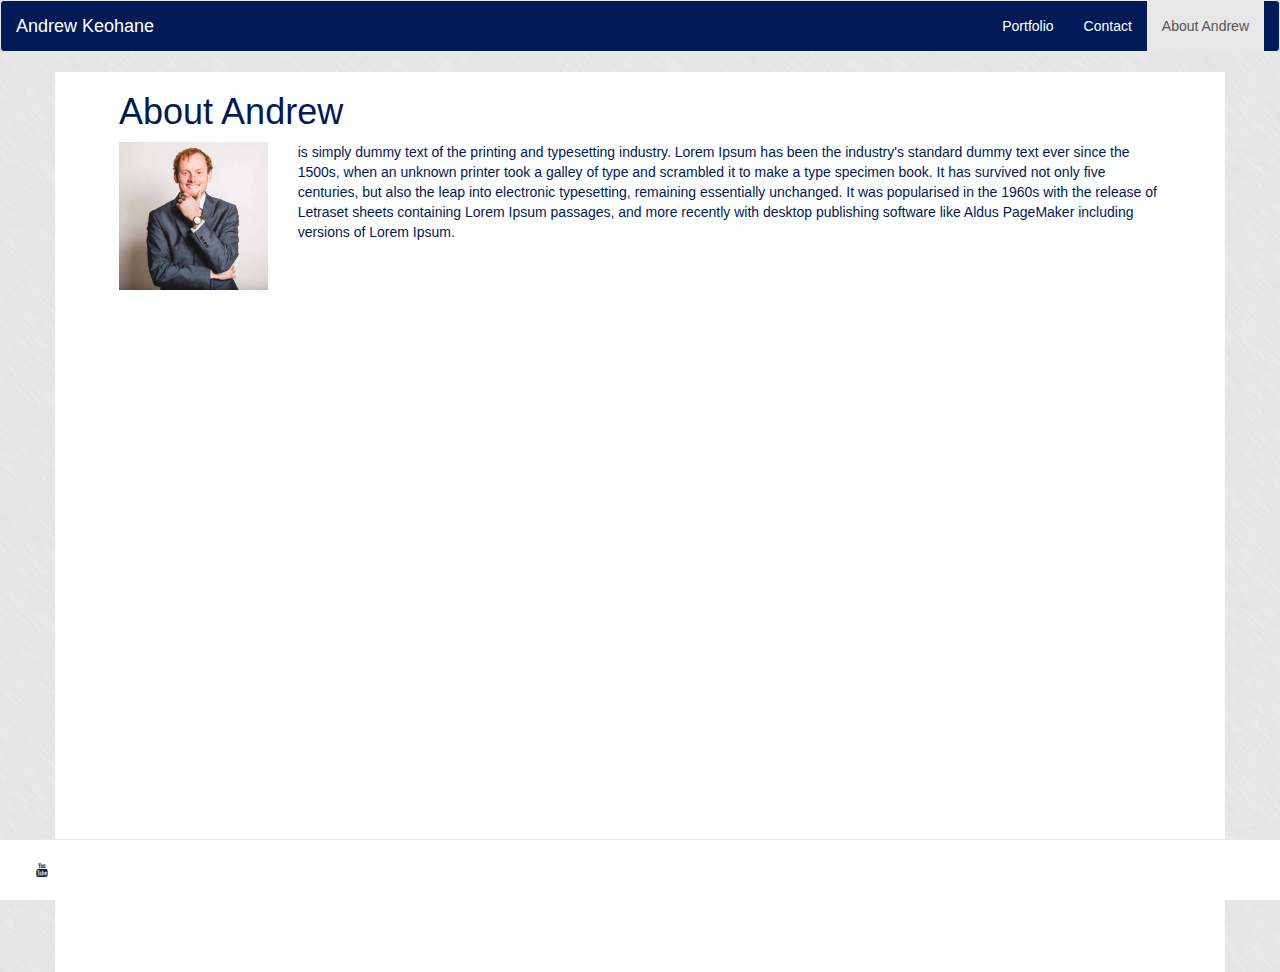
==== index.html @ 35272c9b "completed" ====
<!DOCTYPE html>
<html>

<head>
    <meta charset="utf-8" />
    <meta http-equiv="X-UA-Compatible" content="IE=edge">
    <title>About Andrew</title>
    <meta name="viewport" content="width=device-width, initial-scale=1">
    <link rel="stylesheet" href="https://maxcdn.bootstrapcdn.com/bootstrap/3.3.7/css/bootstrap.min.css" integrity="sha384-BVYiiSIFeK1dGmJRAkycuHAHRg32OmUcww7on3RYdg4Va+PmSTsz/K68vbdEjh4u"
        crossorigin="anonymous">
    <link rel="stylesheet" type="text/css" media="screen" href="style.css" />
    <link rel="stylesheet" href="https://cdnjs.cloudflare.com/ajax/libs/font-awesome/4.7.0/css/font-awesome.min.css">
    <script src="https://ajax.googleapis.com/ajax/libs/jquery/1.11.2/jquery.min.js"></script>
    <script src="https://maxcdn.bootstrapcdn.com/bootstrap/3.3.7/js/bootstrap.min.js" integrity="sha384-Tc5IQib027qvyjSMfHjOMaLkfuWVxZxUPnCJA7l2mCWNIpG9mGCD8wGNIcPD7Txa"
        crossorigin="anonymous"></script>
</head>

<body>
    <nav class="navbar navbar-default">
        <div class="container-fluid">
            <!-- Brand and toggle get grouped for better mobile display -->
            <div class="navbar-header">
                <button type="button" class="navbar-toggle collapsed" data-toggle="collapse" data-target="#bs-example-navbar-collapse-1"
                    aria-expanded="false">
                    <span class="sr-only">Toggle navigation</span>
                    <span class="icon-bar"></span>
                    <span class="icon-bar"></span>
                    <span class="icon-bar"></span>
                </button>
                <a class="navbar-brand" href="#">Andrew Keohane</a>
            </div>

            <!-- Collect the nav links, forms, and other content for toggling -->
            <div class="collapse navbar-collapse" id="bs-example-navbar-collapse-1">
                <ul class="nav navbar-nav">

                </ul>

                <ul class="nav navbar-nav navbar-right">
                    <li>
                        <a href="portfolio.html">Portfolio</a>
                    </li>
                    <li>
                        <a href="contact.html">Contact</a>
                    </li>
                    <li class="active">
                        <a href="#">About Andrew
                            <span class="sr-only">(current)</span>
                        </a>
                    </li>
                </ul>
            </div>
            <!-- /.navbar-collapse -->
        </div>
        <!-- /.container-fluid -->
    </nav>

    <div class="container">
        <div class="row">
            <div class="col-sm-12">
                <h1> About Andrew</h1>
            </div>
        </div>
        <div class="row">
            <div class="col-sm-2">
                <img class="img-responsive" src="images/headshot.jpg" alt="">
            </div>
            <div class="col-md-10">
                <p>
                    is simply dummy text of the printing and typesetting industry. Lorem Ipsum has been the industry's standard dummy text ever
                    since the 1500s, when an unknown printer took a galley of type and scrambled it to make a type specimen
                    book. It has survived not only five centuries, but also the leap into electronic typesetting, remaining
                    essentially unchanged. It was popularised in the 1960s with the release of Letraset sheets containing
                    Lorem Ipsum passages, and more recently with desktop publishing software like Aldus PageMaker including
                    versions of Lorem Ipsum.
                </p>
            </div>
        </div>

    </div>
    <nav class="navbar navbar-default navbar-fixed-bottom">
        <div class="container-fluid">
            <!-- Brand and toggle get grouped for better mobile display -->

            <!-- Collect the nav links, forms, and other content for toggling -->
            <div class="collapse navbar-collapse" id="bs-example-navbar-collapse-1">
                <ul class="nav navbar-nav">
                    <li>
                        <a href="https://www.youtube.com/watch?v=NlSr54zS2GY" class="fa fa-youtube"></a>
                    </li>
                </ul>
            </div>
            <!-- /.navbar-collapse -->
        </div>
    </nav>
</body>

</html>
---- style.css ----
html, body {
    height: 100%;
    width: 100%;
}

body{
    background-image: url(images/bkg.png);
}

.navbar.navbar-default{
    background-color: #001A57;
    color: white;
}

.navbar.navbar-default a{
    color: white;
}
.nav.navbar-nav li a {
    color: #fff;
}

.navbar.navbar-default.navbar-fixed-bottom{
    background-color: white;
    color: #001A57;
}

.navbar.navbar-default.navbar-fixed-bottom li a{
    color: #001A57;
}

.container { 
    min-height: 100%;
    height: 100%;
    margin: 2%, 2%, 2%, 2%;
    color: #001A57;
    background-color: white;
    padding-left: 5%;
    padding-right: 5%;
    margin-bottom: 10%;
    overflow: scroll;
}
.navbar-default .navbar-nav .open .dropdown-menu>li>a,.navbar-default .navbar-nav .open .dropdown-menu {
    color:#001A57;
}
.fa {
    padding: 10px;
    font-size: 70px;
    width: 50px;
    text-align: center;
    text-decoration: none;
    margin: 5px 2px;
  }
  
  .fa:hover {
      opacity: 0.7;
  }
  form{
    padding-left: 2%;
    margin-bottom: 10%;
  }
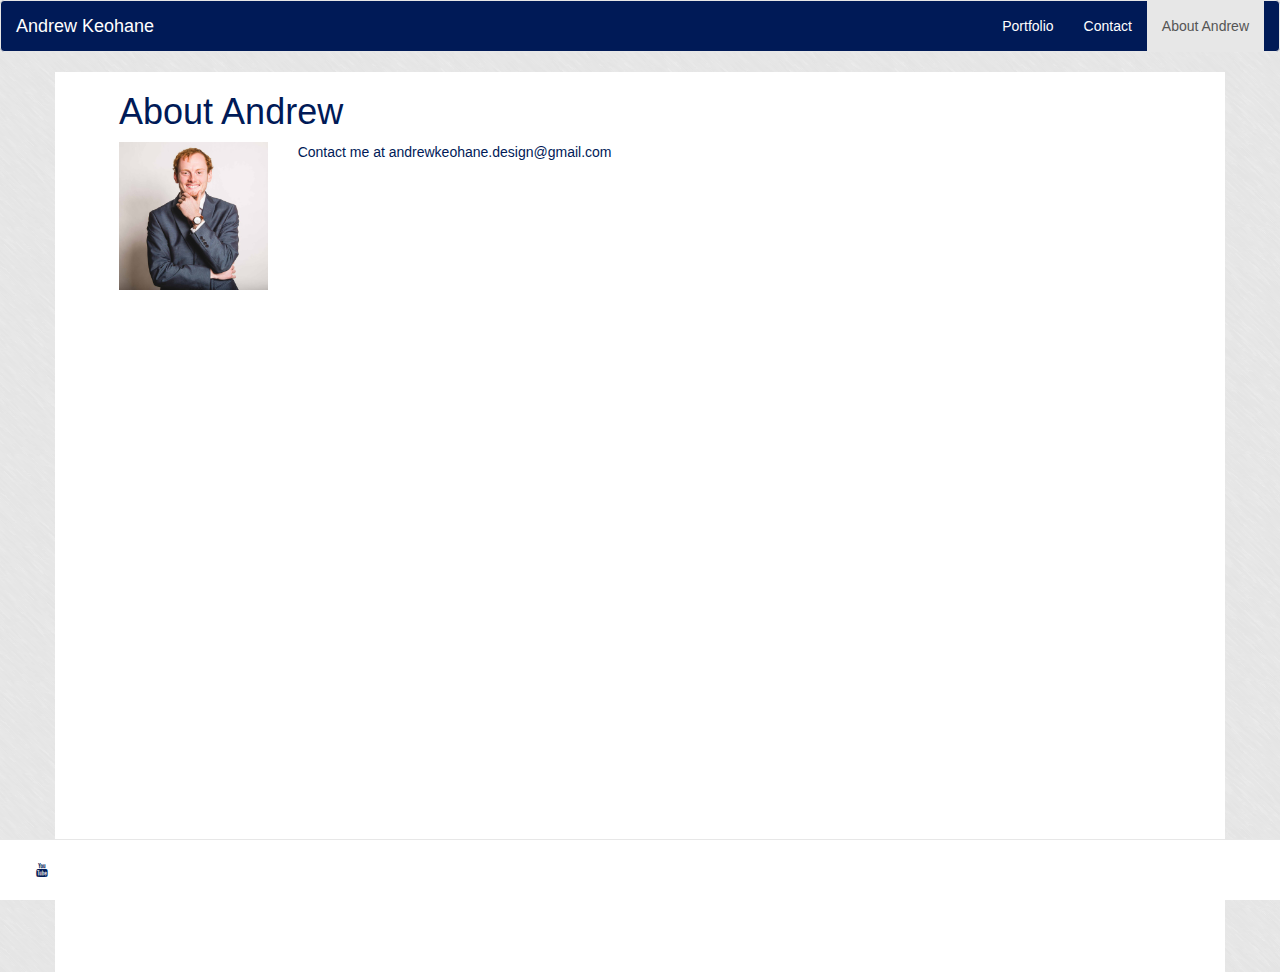
==== commit c8af6262: "hw 9" ====
--- a/index.html
+++ b/index.html
@@ -67,12 +67,7 @@
             </div>
             <div class="col-md-10">
                 <p>
-                    is simply dummy text of the printing and typesetting industry. Lorem Ipsum has been the industry's standard dummy text ever
-                    since the 1500s, when an unknown printer took a galley of type and scrambled it to make a type specimen
-                    book. It has survived not only five centuries, but also the leap into electronic typesetting, remaining
-                    essentially unchanged. It was popularised in the 1960s with the release of Letraset sheets containing
-                    Lorem Ipsum passages, and more recently with desktop publishing software like Aldus PageMaker including
-                    versions of Lorem Ipsum.
+                   Contact me at andrewkeohane.design@gmail.com
                 </p>
             </div>
         </div>
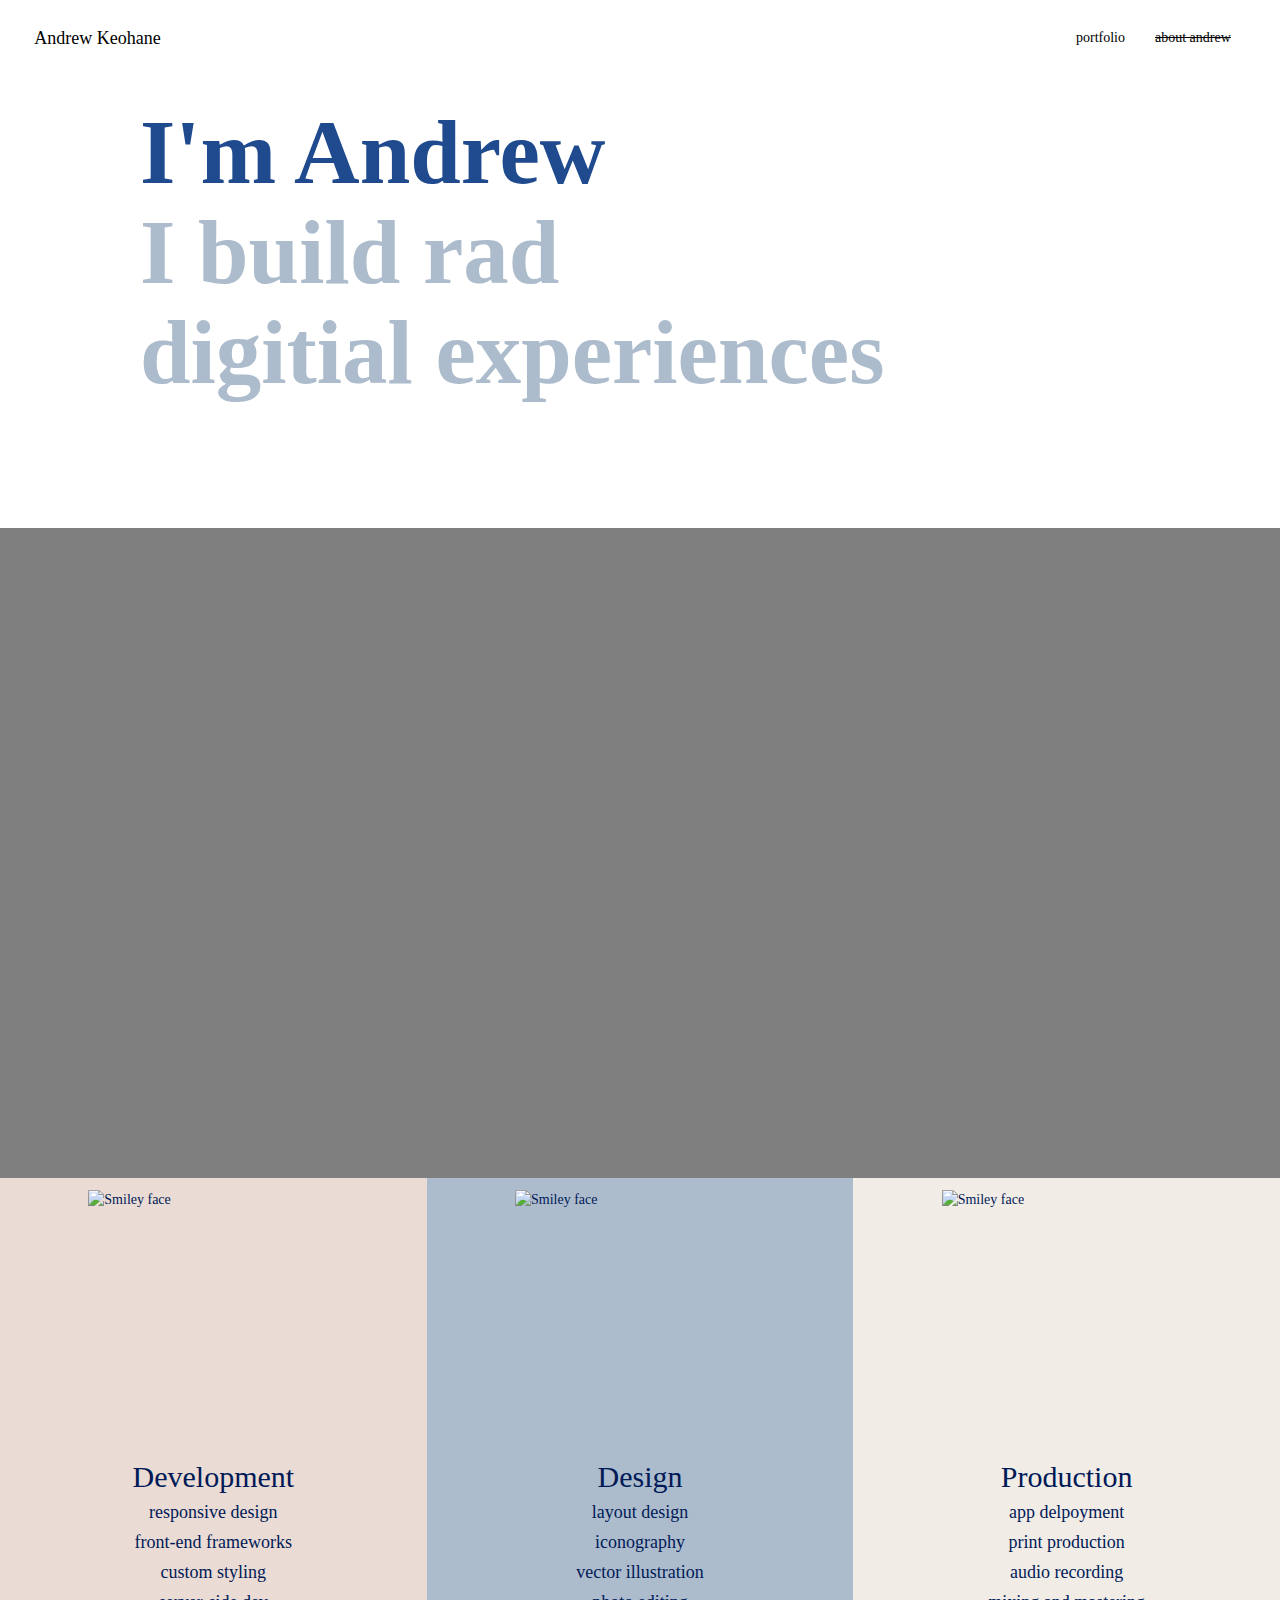
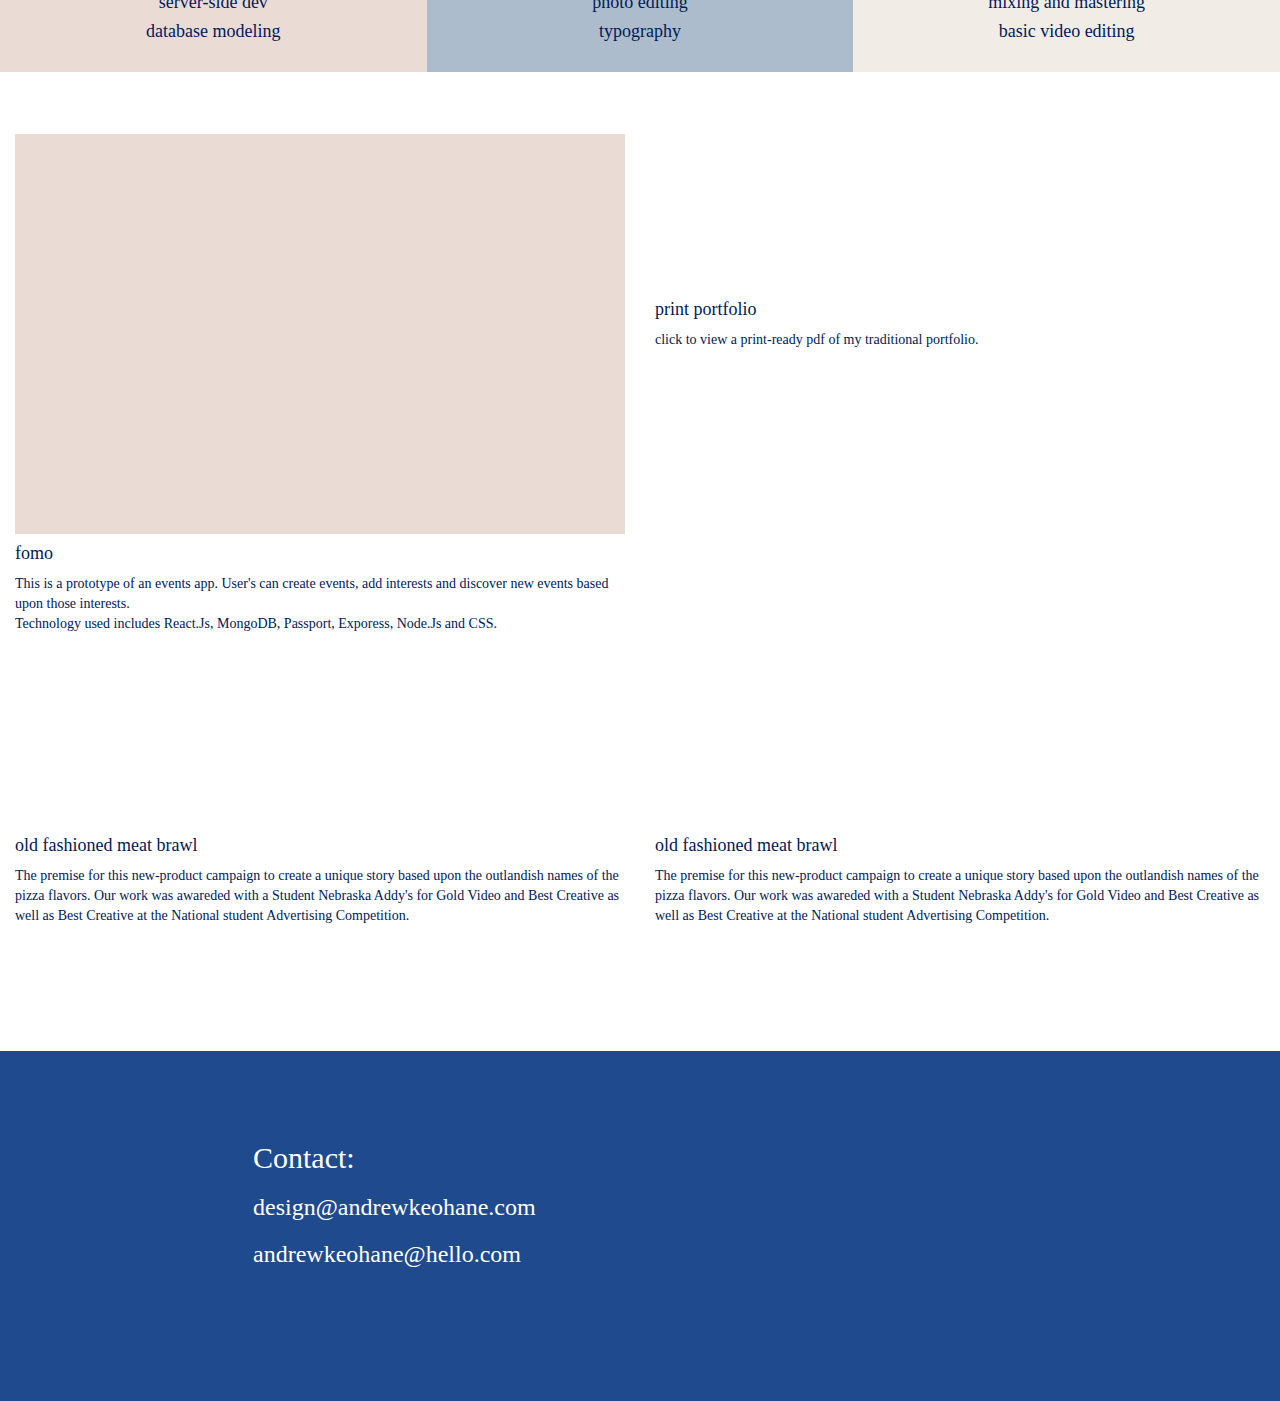
==== commit 2c5d9633: "update 11/8" ====
--- a/index.html
+++ b/index.html
@@ -13,12 +13,17 @@
     <script src="https://ajax.googleapis.com/ajax/libs/jquery/1.11.2/jquery.min.js"></script>
     <script src="https://maxcdn.bootstrapcdn.com/bootstrap/3.3.7/js/bootstrap.min.js" integrity="sha384-Tc5IQib027qvyjSMfHjOMaLkfuWVxZxUPnCJA7l2mCWNIpG9mGCD8wGNIcPD7Txa"
         crossorigin="anonymous"></script>
+    <script src="https://code.jquery.com/jquery-3.3.1.js" integrity="sha256-2Kok7MbOyxpgUVvAk/HJ2jigOSYS2auK4Pfzbm7uH60="
+        crossorigin="anonymous"></script>
+        <script src="homepage.js"></script>
 </head>
 
 <body>
+    <script>
+                </script>
     <nav class="navbar navbar-default">
         <div class="container-fluid">
-            <!-- Brand and toggle get grouped for better mobile display -->
+
             <div class="navbar-header">
                 <button type="button" class="navbar-toggle collapsed" data-toggle="collapse" data-target="#bs-example-navbar-collapse-1"
                     aria-expanded="false">
@@ -30,7 +35,6 @@
                 <a class="navbar-brand" href="#">Andrew Keohane</a>
             </div>
 
-            <!-- Collect the nav links, forms, and other content for toggling -->
             <div class="collapse navbar-collapse" id="bs-example-navbar-collapse-1">
                 <ul class="nav navbar-nav">
 
@@ -38,56 +42,155 @@
 
                 <ul class="nav navbar-nav navbar-right">
                     <li>
-                        <a href="portfolio.html">Portfolio</a>
+                        <a href="portfolio.html">portfolio</a>
                     </li>
                     <li>
-                        <a href="contact.html">Contact</a>
-                    </li>
-                    <li class="active">
-                        <a href="#">About Andrew
-                            <span class="sr-only">(current)</span>
+                        <a class="activePage" href="#">about andrew
                         </a>
                     </li>
                 </ul>
             </div>
-            <!-- /.navbar-collapse -->
+
         </div>
-        <!-- /.container-fluid -->
+
     </nav>
 
-    <div class="container">
+    <div class="container-fluid no-padding">
+
         <div class="row">
             <div class="col-sm-12">
-                <h1> About Andrew</h1>
+                <h1 id="header"> <span class="name">I'm Andrew </span><br> I build rad <br>digitial experiences</h1>
             </div>
         </div>
         <div class="row">
-            <div class="col-sm-2">
-                <img class="img-responsive" src="images/headshot.jpg" alt="">
-            </div>
-            <div class="col-md-10">
-                <p>
-                   Contact me at andrewkeohane.design@gmail.com
-                </p>
+            <div class="col-sm-12 hero-image">
             </div>
         </div>
 
+        <div class="row skills-container">
+            <div class="col-sm-4 skills-image">
+                <div class="row centeredDiv">
+                    <div class="col-sm-6 col-sm-offset-3 cd1">
+                        <div>
+                            <img class="skillIcon" src="https://preview.ibb.co/idmrJV/icons-17.png" alt="Smiley face"
+                                height="250" width="250">
+                        </div>
+                    </div>
+                </div>
+                <div class="row skillList centeredDiv">
+                    <div class="col-sm-12 skills">
+                        <h2 class="skillTitle">Development</h2>
+                        <h4 class="skills1">responsive design</h4>
+                        <h4 class="skills1">front-end frameworks</h4>
+                        <h4 class="skills1">custom styling</h4>
+                        <h4 class="skills1">server-side dev</h4>
+                        <h4 class="skills1">database modeling</h4>
+                    </div>
+
+                </div>
+            </div>
+            <div class="col-sm-4 skills-image2">
+                <div class="row centeredDiv">
+                    <div class="col-sm-6 col-sm-offset-3 cd1">
+                        <div>
+                            <img class="skillIcon" src="https://preview.ibb.co/eaAnQA/icons-15.png" alt="Smiley face"
+                                height="250" width="250">
+
+                        </div>
+                    </div>
+                </div>
+                <div class="row skillList centeredDiv">
+                    <div class="col-sm-12 skills">
+                        <h2 class="skillTitle">Design</h2>
+                        <h4 class="skills1">layout design</h4>
+                        <h4 class="skills1">iconography</h4>
+                        <h4 class="skills1">vector illustration</h4>
+                        <h4 class="skills1">photo editing</h4>
+                        <h4 class="skills1">typography</h4>
+                    </div>
+                </div>
+            </div>
+            <div class="col-sm-4 skills-image3">
+                <div class="row">
+                    <div class="col-sm-6 col-sm-offset-3 cd1">
+                        <div>
+                            <img class="skillIcon" src="https://preview.ibb.co/nkSyyV/icons-16.png" alt="Smiley face"
+                                height="250" width="250">
+
+                        </div>
+                    </div>
+                </div>
+                <div class="row skillList centeredDiv">
+                    <div class="col-sm-12 skills">
+                        <h2 class="skillTitle">Production</h2>
+                        <h4 class="skills1">app delpoyment</h4>
+                        <h4 class="skills1">print production</h4>
+                        <h4 class="skills1">audio recording</h4>
+                        <h4 class="skills1">mixing and mastering</h4>
+                        <h4 class="skills1">basic video editing</h4>
+                    </div>
+                </div>
+            </div>
+        </div>
+        <div class="row work-row">
+            <div class="col-sm-6 work-col">
+                <div class="work-image img1"></div>
+                <h4>fomo</h4>
+                <p>This is a prototype of an events app. User's can create events, add interests and discover new
+                    events based upon those interests. <br> Technology used includes React.Js, MongoDB, Passport,
+                    Exporess, Node.Js and CSS.
+                </p>
+            </div>
+            <div class="col-sm-6 work-col">
+                <div href="andrewKeohanePrintPortfolio.pdf" id="myBtn" class="videoDiv">
+                    <video class="myBtn work-image printPort" muted loop id="myVideo">
+                        <source src="print.mp4" type="video/mp4">
+                        Your browser does not support HTML5 video.
+                    </video>
+                </div>
+                <h4>print portfolio</h4>
+                <p>click to view a print-ready pdf of my traditional portfolio.</p>
+            </div>
+        </div>
+        <div class="row work-row">
+            <div class="col-sm-6 work-col">
+                <div href="https://youtu.be/MNyUWi_womc"id="myBtn" class="videoDiv">
+                    <video class="myBtn work-image" muted loop id="myVideo">
+                        <source src="brawl.mp4" type="video/mp4">
+                        Your browser does not support HTML5 video.
+                    </video>
+                </div>
+                <h4 >old fashioned meat brawl</h4>
+                <p>The premise for this new-product campaign to create a unique story based upon the outlandish names
+                    of the pizza flavors. Our work was awareded with a Student Nebraska Addy's for Gold Video and Best
+                    Creative as well as Best Creative at the National student Advertising Competition.</p>
+            </div>
+            <div class="col-sm-6 work-col">
+                <div href="https://www.youtube.com/watch?v=Sb1nxEfT5Gc" id="myBtn" class="videoDiv">
+                    <video class="myBtn work-image" muted loop id="myVideo">
+                        <source src="win.mp4" type="video/mp4">
+                        Your browser does not support HTML5 video.
+                    </video>
+                </div>
+                <h4>old fashioned meat brawl</h4>
+                <p>The premise for this new-product campaign to create a unique story based upon the outlandish names
+                    of the pizza flavors. Our work was awareded with a Student Nebraska Addy's for Gold Video and Best
+                    Creative as well as Best Creative at the National student Advertising Competition.</p>
+            </div>
+        </div>
+
+        <div class="row hero-bottom">
+            <div class="col-sm-8 col-sm-offset-2">
+                <div class="contactDiv">
+                    <h2>Contact:</h2>
+                    <h3>design@andrewkeohane.com</h3>
+                    <h3>andrewkeohane@hello.com</h3>
+                </div>
+            </div>
+        </div>
     </div>
-    <nav class="navbar navbar-default navbar-fixed-bottom">
-        <div class="container-fluid">
-            <!-- Brand and toggle get grouped for better mobile display -->
 
-            <!-- Collect the nav links, forms, and other content for toggling -->
-            <div class="collapse navbar-collapse" id="bs-example-navbar-collapse-1">
-                <ul class="nav navbar-nav">
-                    <li>
-                        <a href="https://www.youtube.com/watch?v=NlSr54zS2GY" class="fa fa-youtube"></a>
-                    </li>
-                </ul>
-            </div>
-            <!-- /.navbar-collapse -->
-        </div>
-    </nav>
+
 </body>
 
 </html>--- a/style.css
+++ b/style.css
@@ -1,47 +1,263 @@
-html, body {
+html,
+body {
     height: 100%;
     width: 100%;
 }
 
-body{
-    background-image: url(images/bkg.png);
-}
-
-.navbar.navbar-default{
-    background-color: #001A57;
-    color: white;
-}
-
-.navbar.navbar-default a{
-    color: white;
-}
+body {
+    font-family: "gotham";
+    color: #001A57;
+}
+
+#myVideo {
+
+    min-height: 100%;
+    min-width: 100%;
+    height: 100%;
+    width: 100%;
+
+
+}
+
+.activePage {
+    text-decoration: line-through;
+}
+
+.col-sm-4 {
+    flex: 1
+}
+
+.contactDiv {
+    margin-top: 10vh;
+    margin-left: 3%
+}
+
+.navbar.navbar-default {
+    background-color: #ffffff;
+    color: black;
+    border: 0;
+    -webkit-box-shadow: none;
+    box-shadow: none;
+    margin-top: 1%;
+    margin-left: 1.5%;
+    margin-right: 1.5%;
+    font-family: "gotham"
+}
+
+.navbar.navbar-default a {
+    color: black;
+}
+
 .nav.navbar-nav li a {
-    color: #fff;
-}
-
-.navbar.navbar-default.navbar-fixed-bottom{
-    background-color: white;
-    color: #001A57;
-}
-
-.navbar.navbar-default.navbar-fixed-bottom li a{
-    color: #001A57;
-}
-
-.container { 
-    min-height: 100%;
+    color: black;
+}
+
+.navbar.navbar-default.navbar-fixed-bottom {
+    background-color: #ffffff;
+    color: #001A57;
+}
+
+.navbar.navbar-default.navbar-fixed-bottom li a {
+    color: #001A57;
+}
+
+/* .centeredDiv {
+    text-align: center;
+    flex: 1
+}
+
+.centeredDiv1 {
+    display: inline-block;
+    margin-bottom: 2%
+} */
+
+.skills {
+    display: inline-block;
+    font-family: "gotham";
+    font-weight: lighter;
+}
+
+.skills1 {
+    font-family: "gotham";
+    font-weight: lighter;
+    text-align: center;
+}
+
+.skillTitle {
+    text-align: center;
+
+}
+
+.img1 {
+    background-image: url("https://i.imgur.com/URfLD6e.png");
+    background-size: contain;
+    width: 100%;
+    background-color: #eadbd4;
+
+}
+
+.img2 {
+    background-image: url("https://preview.ibb.co/hpG3hq/work-04.png");
+    background-size: contain;
+    width: 100%;
+    background-color: #acbccc;
+
+}
+
+.img3 {
+    width: 200px;
+    overflow: hidden;
+    display: block;
+    height: 360px;
+
+}
+
+/* .skill{
+    width: 100%
+} */
+
+.hero-image {
+    /* Use "linear-gradient" to add a darken background effect to the image (photographer.jpg). This will make the text easier to read */
+    background-image: linear-gradient(rgba(0, 0, 0, 0.5), rgba(0, 0, 0, 0.5)), url("https://d2gg9evh47fn9z.cloudfront.net/800px_COLOURBOX11259317.jpg");
+    /* Set a specific height */
+    height: 30%;
+    min-height: 650px;
+    /* Position and center the image to scale nicely on all screens */
+    background-position: center;
+    background-repeat: no-repeat;
+    background-size: cover;
+    position: relative;
+    font-weight: bold;
+}
+
+.hero-bottom {
+    /* Use "linear-gradient" to add a darken background effect to the image (photographer.jpg). This will make the text easier to read */
+    background-color: #1f4a8e;
+    /* Set a specific height */
+    height: 30%;
+    min-height: 350px;
+    margin-top: 10vh;
+    /* Position and center the image to scale nicely on all screens */
+    background-position: center;
+    background-repeat: no-repeat;
+    background-size: cover;
+    position: relative;
+    font-weight: bold;
+    color: white
+}
+
+.name {
+    color: #1f4a8e;
+    /* font-family: "Brandon Grotesque"; */
+}
+
+.skills-image {
+    /* Use "linear-gradient" to add a darken background effect to the image (photographer.jpg). This will make the text easier to read */
+    background-color: #eadbd4;
+    /* background-image: linear-gradient(rgba(0, 0, 0, 0.5), rgba(0, 0, 0, 0.5)), url("https://d2gg9evh47fn9z.cloudfront.net/800px_COLOURBOX11259317.jpg"); */
+    /* Set a specific height */
+    height: 15%;
+    min-height: 300px;
+    background-position: center;
+    background-repeat: no-repeat;
+    background-size: cover;
+    /* position: relative; */
+
+    /* color: white */
+}
+
+.skills-image2 {
+    /* Use "linear-gradient" to add a darken background effect to the image (photographer.jpg). This will make the text easier to read */
+    background-color: #acbccc;
+    /* background-image: linear-gradient(rgba(0, 0, 0, 0.5), rgba(0, 0, 0, 0.5)), url("https://d2gg9evh47fn9z.cloudfront.net/800px_COLOURBOX11259317.jpg"); */
+    /* Set a specific height */
+    height: 15%;
+    min-height: 300px;
+    background-position: center;
+    background-repeat: no-repeat;
+    background-size: cover;
+    /* position: relative; */
+}
+
+.skills-image3 {
+    /* Use "linear-gradient" to add a darken background effect to the image (photographer.jpg). This will make the text easier to read */
+    background-color: #f1ece6;
+    /* background-image: linear-gradient(rgba(0, 0, 0, 0.5), rgba(0, 0, 0, 0.5)), url("https://d2gg9evh47fn9z.cloudfront.net/800px_COLOURBOX11259317.jpg"); */
+    /* Set a specific height */
+    height: 15%;
+    min-height: 300px;
+    background-position: center;
+    background-repeat: no-repeat;
+    background-size: cover;
+    /* position: relative; */
+}
+
+.work-image {
+    /* Use "linear-gradient" to add a darken background effect to the image (photographer.jpg). This will make the text easier to read */
+    /* background-color: cyan; */
+    /* background-image: linear-gradient(rgba(0, 0, 0, 0.5), rgba(0, 0, 0, 0.5)), url("https://d2gg9evh47fn9z.cloudfront.net/800px_COLOURBOX11259317.jpg"); */
+    /* Set a specific height */
+    height: 25%;
+    min-height: 400px;
+    max-height: 100%;
+    background-position: center;
+    background-repeat: no-repeat;
+    /* background-size: cover; */
+    /* position: relative; */
+}
+
+.work-col {
+    margin-bottom: 2%;
+}
+
+.skills-container {
+    margin-bottom: 5%;
+}
+
+#header {
+    font-size: 7.1vw;
+    margin-bottom: 10%;
+    /* margin-top: 10%; */
+    margin-left: 10%;
+    margin-right: 10%;
+    font-weight: bold;
+    color: #acbccc;
+    /* font-family: "Brandon Grotesque";  get300off */ 
+}
+.cd1{
+    display: flex;
+    justify-content: center;
+}
+.container-fluid {
+    /* min-height: 100%;
     height: 100%;
     margin: 2%, 2%, 2%, 2%;
-    color: #001A57;
+    color: #001A57; */
     background-color: white;
-    padding-left: 5%;
+    /* padding-left: 5%;
     padding-right: 5%;
-    margin-bottom: 10%;
-    overflow: scroll;
-}
-.navbar-default .navbar-nav .open .dropdown-menu>li>a,.navbar-default .navbar-nav .open .dropdown-menu {
-    color:#001A57;
-}
+    margin-bottom: 10%; */
+}
+
+.navbar-default .navbar-nav .open .dropdown-menu>li>a,
+.navbar-default .navbar-nav .open .dropdown-menu {
+    color: #001A57;
+}
+
+.skillIcon {
+    margin-top: 5%;
+    margin-bottom: 0%;
+    display: block;
+    margin-left: auto;
+    margin-right: auto;
+}
+
+.skillList {
+    margin-bottom: 5%;
+    display: flex;
+    justify-content: center;
+}
+
 .fa {
     padding: 10px;
     font-size: 70px;
@@ -49,12 +265,19 @@
     text-align: center;
     text-decoration: none;
     margin: 5px 2px;
-  }
-  
-  .fa:hover {
-      opacity: 0.7;
-  }
-  form{
+}
+
+.fa:hover {
+    opacity: 0.7;
+}
+
+form {
     padding-left: 2%;
     margin-bottom: 10%;
-  }
+}
+
+/* @media only screen and (max-width: 600px) {
+    body {
+        background-color: lightblue;
+    }
+} */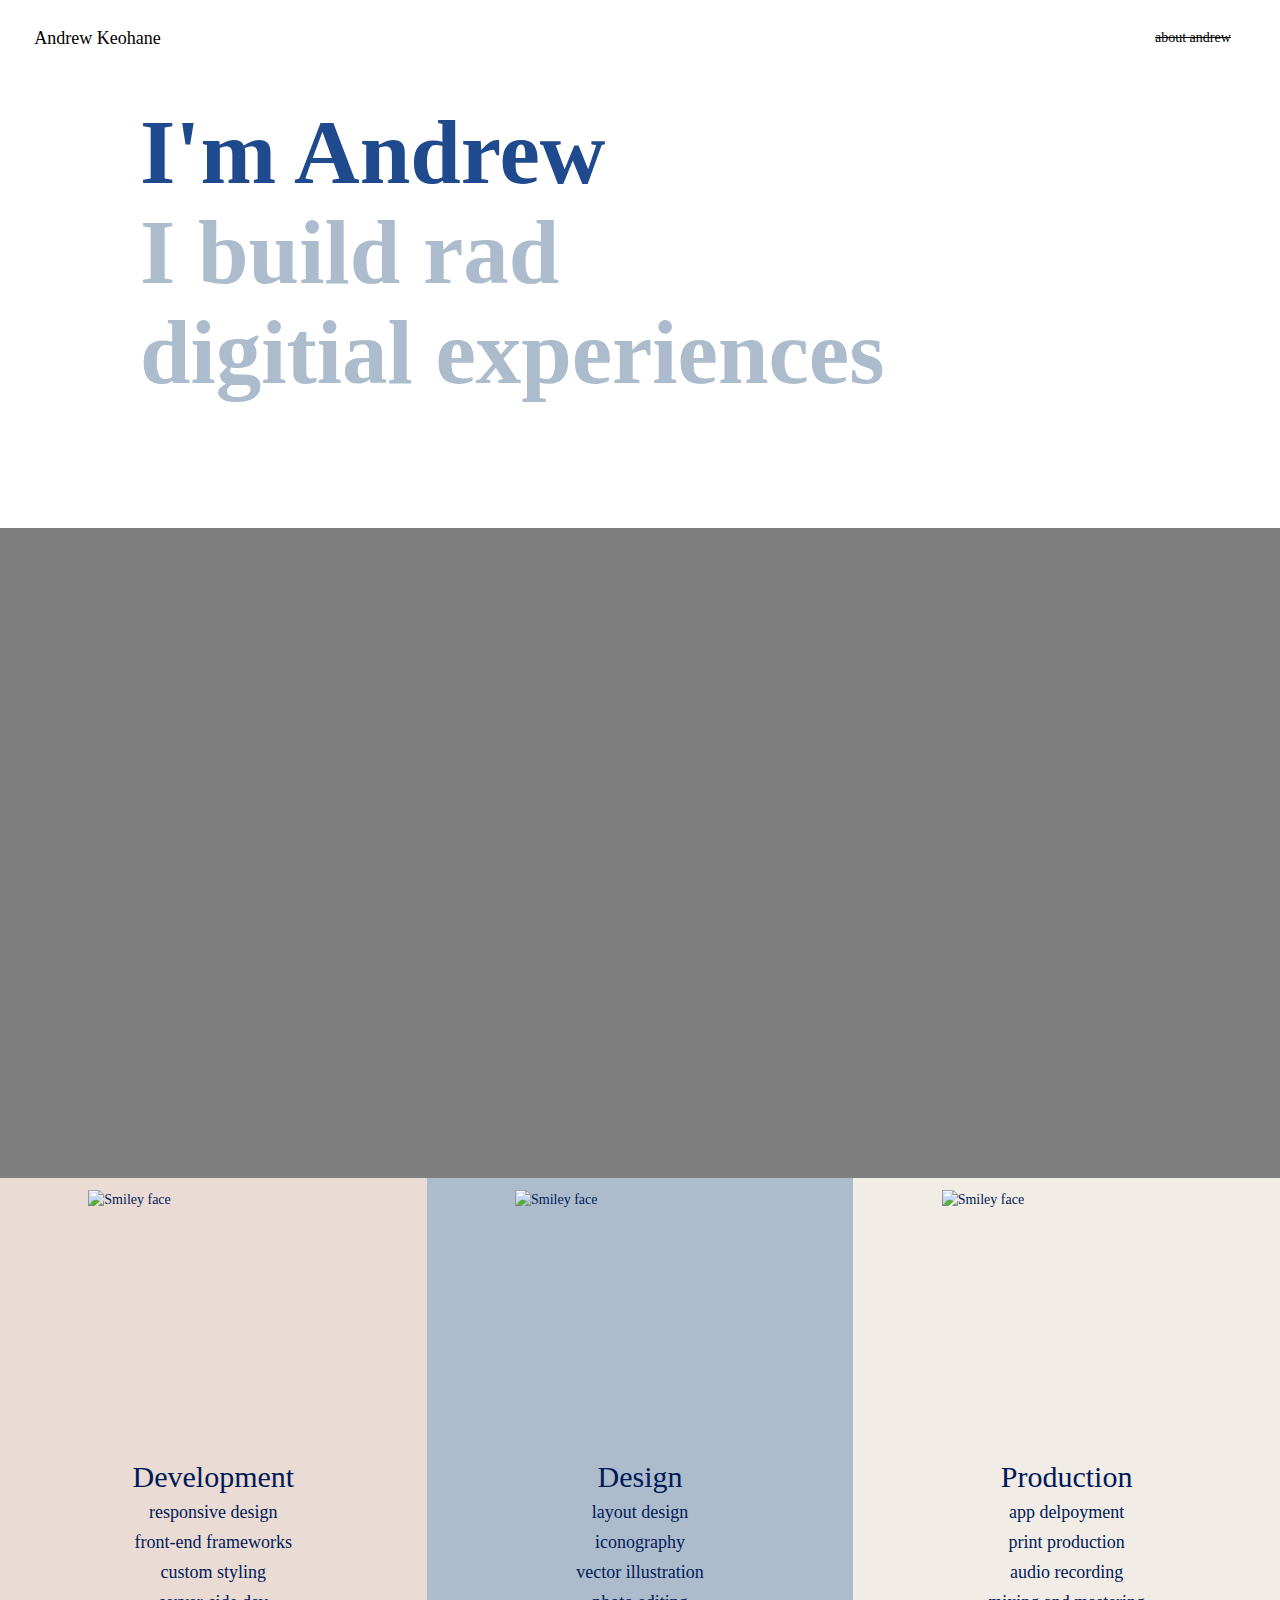
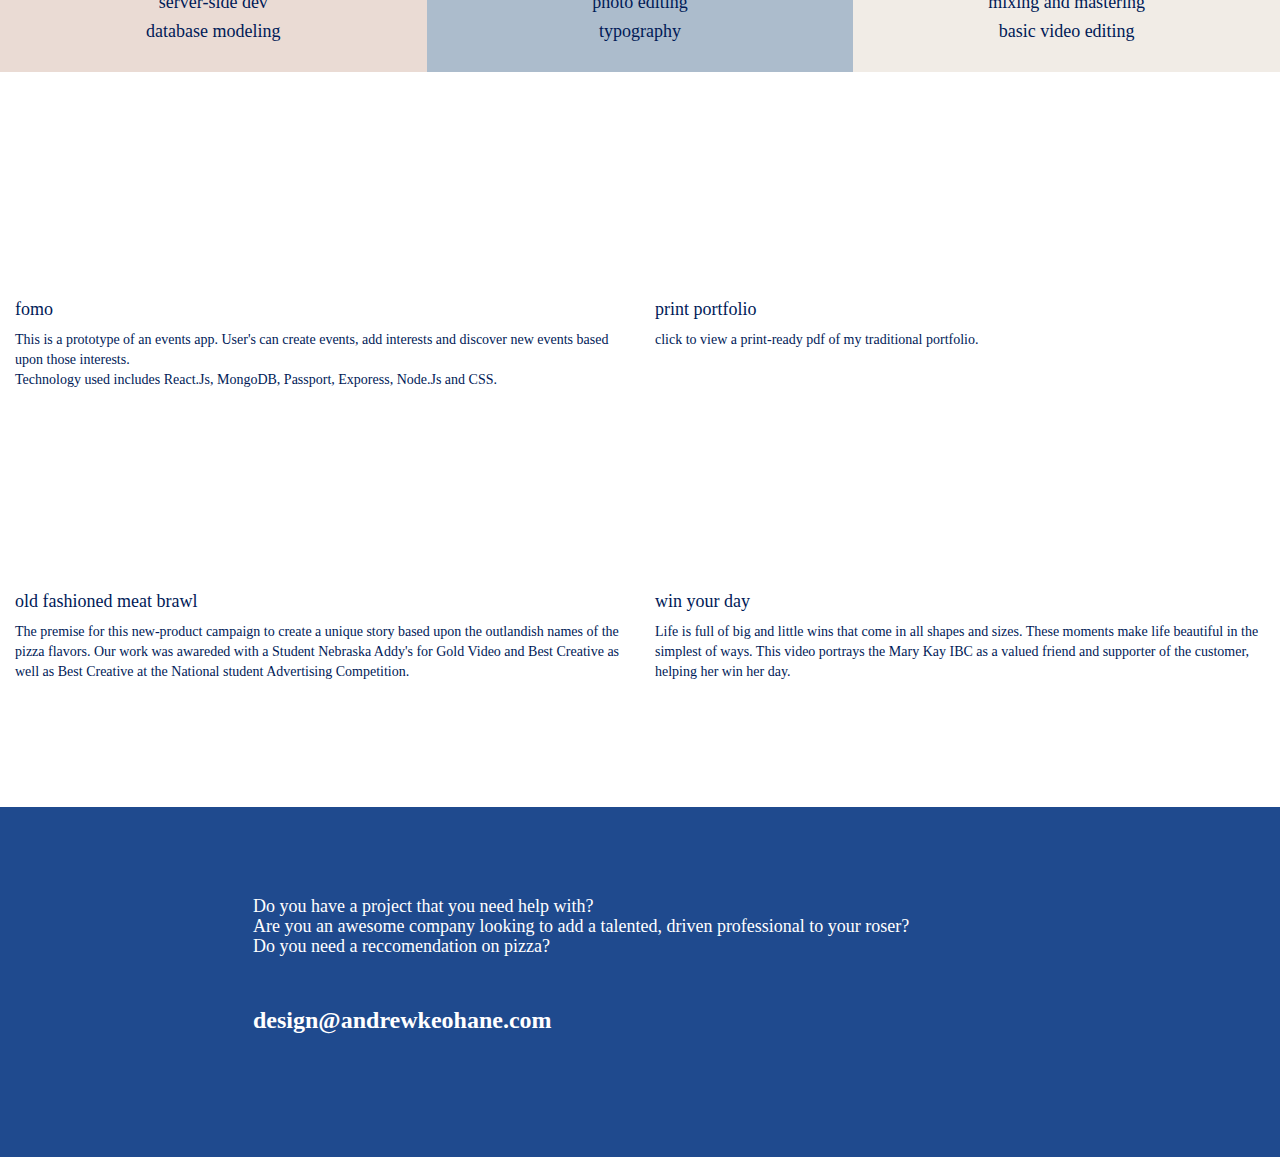
==== commit fcc8ca31: "update before pushing to google dom" ====
--- a/index.html
+++ b/index.html
@@ -15,12 +15,12 @@
         crossorigin="anonymous"></script>
     <script src="https://code.jquery.com/jquery-3.3.1.js" integrity="sha256-2Kok7MbOyxpgUVvAk/HJ2jigOSYS2auK4Pfzbm7uH60="
         crossorigin="anonymous"></script>
-        <script src="homepage.js"></script>
+    <script src="homepage.js"></script>
 </head>
 
 <body>
     <script>
-                </script>
+    </script>
     <nav class="navbar navbar-default">
         <div class="container-fluid">
 
@@ -41,9 +41,9 @@
                 </ul>
 
                 <ul class="nav navbar-nav navbar-right">
-                    <li>
+                    <!-- <li>
                         <a href="portfolio.html">portfolio</a>
-                    </li>
+                    </li> -->
                     <li>
                         <a class="activePage" href="#">about andrew
                         </a>
@@ -134,7 +134,12 @@
         </div>
         <div class="row work-row">
             <div class="col-sm-6 work-col">
-                <div class="work-image img1"></div>
+                <div href="https://protected-cove-71590.herokuapp.com/" id="myBtn" class="videoDiv">
+                    <video class="myBtn work-image printPort" muted loop id="myVideo">
+                        <source src="fomo.mp4" type="video/mp4">
+                        Your browser does not support HTML5 video.
+                    </video>
+                </div>
                 <h4>fomo</h4>
                 <p>This is a prototype of an events app. User's can create events, add interests and discover new
                     events based upon those interests. <br> Technology used includes React.Js, MongoDB, Passport,
@@ -144,7 +149,7 @@
             <div class="col-sm-6 work-col">
                 <div href="andrewKeohanePrintPortfolio.pdf" id="myBtn" class="videoDiv">
                     <video class="myBtn work-image printPort" muted loop id="myVideo">
-                        <source src="print.mp4" type="video/mp4">
+                        <source src="print1.mp4" type="video/mp4">
                         Your browser does not support HTML5 video.
                     </video>
                 </div>
@@ -154,21 +159,9 @@
         </div>
         <div class="row work-row">
             <div class="col-sm-6 work-col">
-                <div href="https://youtu.be/MNyUWi_womc"id="myBtn" class="videoDiv">
+                <div href="https://youtu.be/MNyUWi_womc" id="myBtn" class="videoDiv">
                     <video class="myBtn work-image" muted loop id="myVideo">
                         <source src="brawl.mp4" type="video/mp4">
-                        Your browser does not support HTML5 video.
-                    </video>
-                </div>
-                <h4 >old fashioned meat brawl</h4>
-                <p>The premise for this new-product campaign to create a unique story based upon the outlandish names
-                    of the pizza flavors. Our work was awareded with a Student Nebraska Addy's for Gold Video and Best
-                    Creative as well as Best Creative at the National student Advertising Competition.</p>
-            </div>
-            <div class="col-sm-6 work-col">
-                <div href="https://www.youtube.com/watch?v=Sb1nxEfT5Gc" id="myBtn" class="videoDiv">
-                    <video class="myBtn work-image" muted loop id="myVideo">
-                        <source src="win.mp4" type="video/mp4">
                         Your browser does not support HTML5 video.
                     </video>
                 </div>
@@ -177,14 +170,29 @@
                     of the pizza flavors. Our work was awareded with a Student Nebraska Addy's for Gold Video and Best
                     Creative as well as Best Creative at the National student Advertising Competition.</p>
             </div>
+            <div class="col-sm-6 work-col">
+                <div href="https://www.youtube.com/watch?v=Sb1nxEfT5Gc" id="myBtn" class="videoDiv">
+                    <video class="myBtn work-image" muted loop id="myVideo">
+                        <source src="win.mp4" type="video/mp4">
+                        Your browser does not support HTML5 video.
+                    </video>
+                </div>
+                <h4>win your day</h4>
+                <p>Life is full of big and little wins that come
+                    in all shapes and sizes. These moments
+                    make life beautiful in the simplest of ways.
+                    This video portrays the Mary Kay IBC
+                    as a valued friend and supporter of the
+                    customer, helping her win her day.</p>
+            </div>
         </div>
 
         <div class="row hero-bottom">
             <div class="col-sm-8 col-sm-offset-2">
                 <div class="contactDiv">
-                    <h2>Contact:</h2>
-                    <h3>design@andrewkeohane.com</h3>
-                    <h3>andrewkeohane@hello.com</h3>
+                    <h4>Do you have a project that you need help with? <br> Are you an awesome company looking to add a talented, driven professional to your roser? <br> Do you need a reccomendation on pizza? </h4>
+                    <br>
+                    <h3 id="email">design@andrewkeohane.com</h3>
                 </div>
             </div>
         </div>
--- a/style.css
+++ b/style.css
@@ -79,7 +79,7 @@
 
 .skills1 {
     font-family: "gotham";
-    font-weight: lighter;
+    /* font-weight: lighter; */
     text-align: center;
 }
 
@@ -118,12 +118,12 @@
 
 .hero-image {
     /* Use "linear-gradient" to add a darken background effect to the image (photographer.jpg). This will make the text easier to read */
-    background-image: linear-gradient(rgba(0, 0, 0, 0.5), rgba(0, 0, 0, 0.5)), url("https://d2gg9evh47fn9z.cloudfront.net/800px_COLOURBOX11259317.jpg");
+    background-image: linear-gradient(rgba(0, 0, 0, 0.5), rgba(0, 0, 0, 0.5)), url("https://i.postimg.cc/sgFmMds9/headshot1.jpg");
     /* Set a specific height */
     height: 30%;
     min-height: 650px;
     /* Position and center the image to scale nicely on all screens */
-    background-position: center;
+    background-position: center - 75px;
     background-repeat: no-repeat;
     background-size: cover;
     position: relative;
@@ -276,6 +276,11 @@
     margin-bottom: 10%;
 }
 
+#email{
+    font-family: "gotham";
+    font-weight: bolder
+}
+
 /* @media only screen and (max-width: 600px) {
     body {
         background-color: lightblue;
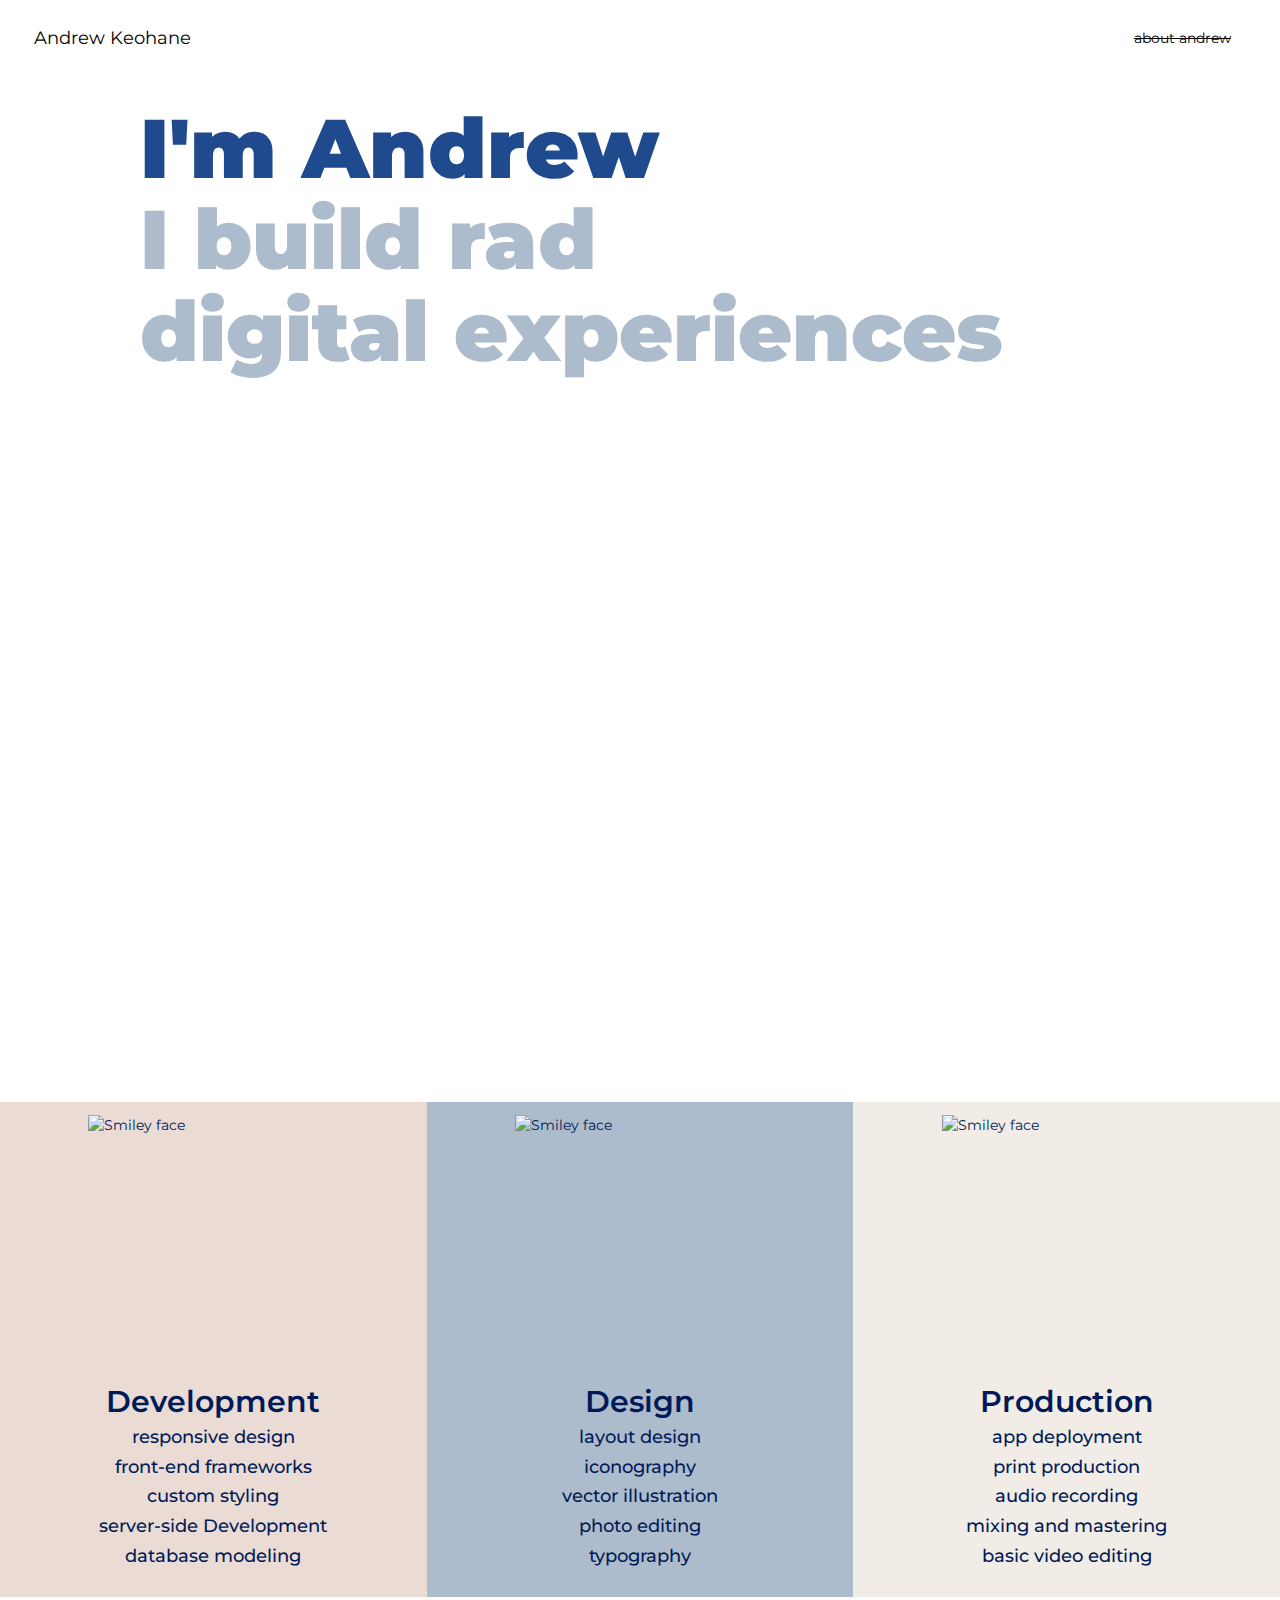
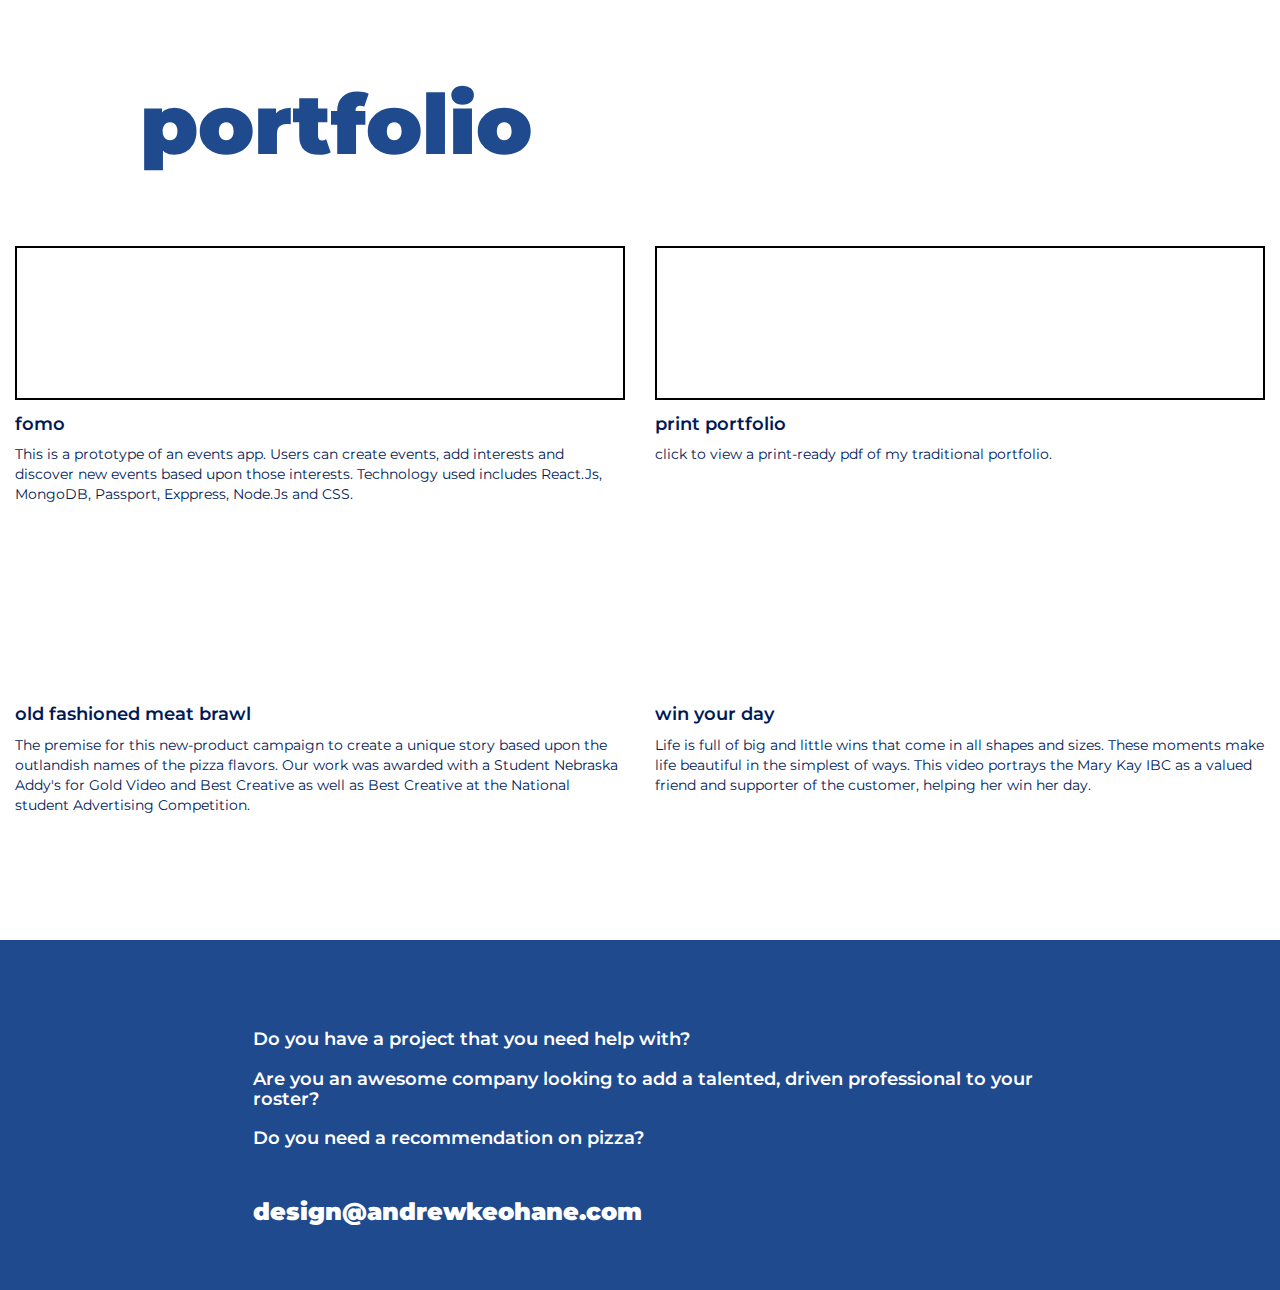
==== commit ecb6379c: "updated fonts, spelling" ====
--- a/index.html
+++ b/index.html
@@ -13,6 +13,7 @@
     <script src="https://ajax.googleapis.com/ajax/libs/jquery/1.11.2/jquery.min.js"></script>
     <script src="https://maxcdn.bootstrapcdn.com/bootstrap/3.3.7/js/bootstrap.min.js" integrity="sha384-Tc5IQib027qvyjSMfHjOMaLkfuWVxZxUPnCJA7l2mCWNIpG9mGCD8wGNIcPD7Txa"
         crossorigin="anonymous"></script>
+        <link href="https://fonts.googleapis.com/css?family=Montserrat:400,600,900" rel="stylesheet">
     <script src="https://code.jquery.com/jquery-3.3.1.js" integrity="sha256-2Kok7MbOyxpgUVvAk/HJ2jigOSYS2auK4Pfzbm7uH60="
         crossorigin="anonymous"></script>
     <script src="homepage.js"></script>
@@ -59,7 +60,7 @@
 
         <div class="row">
             <div class="col-sm-12">
-                <h1 id="header"> <span class="name">I'm Andrew </span><br> I build rad <br>digitial experiences</h1>
+                <h1 id="header"> <span class="name">I'm Andrew </span><br> I build rad <br>digital experiences</h1>
             </div>
         </div>
         <div class="row">
@@ -83,7 +84,7 @@
                         <h4 class="skills1">responsive design</h4>
                         <h4 class="skills1">front-end frameworks</h4>
                         <h4 class="skills1">custom styling</h4>
-                        <h4 class="skills1">server-side dev</h4>
+                        <h4 class="skills1">server-side Development</h4>
                         <h4 class="skills1">database modeling</h4>
                     </div>
 
@@ -123,7 +124,7 @@
                 <div class="row skillList centeredDiv">
                     <div class="col-sm-12 skills">
                         <h2 class="skillTitle">Production</h2>
-                        <h4 class="skills1">app delpoyment</h4>
+                        <h4 class="skills1">app deployment</h4>
                         <h4 class="skills1">print production</h4>
                         <h4 class="skills1">audio recording</h4>
                         <h4 class="skills1">mixing and mastering</h4>
@@ -132,28 +133,33 @@
                 </div>
             </div>
         </div>
+        <div class="row">
+            <div class="col-sm-12">
+                <h1 id="header"> <span class="name">portfolio </span></h1>
+            </div>
+        </div>
         <div class="row work-row">
             <div class="col-sm-6 work-col">
                 <div href="https://protected-cove-71590.herokuapp.com/" id="myBtn" class="videoDiv">
-                    <video class="myBtn work-image printPort" muted loop id="myVideo">
+                    <video class="myBtn work-image printPort" muted loop id="myVideo1">
                         <source src="fomo.mp4" type="video/mp4">
                         Your browser does not support HTML5 video.
                     </video>
                 </div>
-                <h4>fomo</h4>
-                <p>This is a prototype of an events app. User's can create events, add interests and discover new
-                    events based upon those interests. <br> Technology used includes React.Js, MongoDB, Passport,
-                    Exporess, Node.Js and CSS.
+                <h4 id="workTitle">fomo</h4>
+                <p>This is a prototype of an events app. Users can create events, add interests and discover new
+                    events based upon those interests. Technology used includes React.Js, MongoDB, Passport,
+                    Exppress, Node.Js and CSS.
                 </p>
             </div>
             <div class="col-sm-6 work-col">
                 <div href="andrewKeohanePrintPortfolio.pdf" id="myBtn" class="videoDiv">
-                    <video class="myBtn work-image printPort" muted loop id="myVideo">
+                    <video class="myBtn work-image printPort" muted loop id="myVideo1">
                         <source src="print1.mp4" type="video/mp4">
                         Your browser does not support HTML5 video.
                     </video>
                 </div>
-                <h4>print portfolio</h4>
+                <h4 id="workTitle" >print portfolio</h4>
                 <p>click to view a print-ready pdf of my traditional portfolio.</p>
             </div>
         </div>
@@ -165,9 +171,9 @@
                         Your browser does not support HTML5 video.
                     </video>
                 </div>
-                <h4>old fashioned meat brawl</h4>
+                <h4 id="workTitle" >old fashioned meat brawl</h4>
                 <p>The premise for this new-product campaign to create a unique story based upon the outlandish names
-                    of the pizza flavors. Our work was awareded with a Student Nebraska Addy's for Gold Video and Best
+                    of the pizza flavors. Our work was awarded with a Student Nebraska Addy's for Gold Video and Best
                     Creative as well as Best Creative at the National student Advertising Competition.</p>
             </div>
             <div class="col-sm-6 work-col">
@@ -177,7 +183,7 @@
                         Your browser does not support HTML5 video.
                     </video>
                 </div>
-                <h4>win your day</h4>
+                <h4 id="workTitle" >win your day</h4>
                 <p>Life is full of big and little wins that come
                     in all shapes and sizes. These moments
                     make life beautiful in the simplest of ways.
@@ -190,7 +196,8 @@
         <div class="row hero-bottom">
             <div class="col-sm-8 col-sm-offset-2">
                 <div class="contactDiv">
-                    <h4>Do you have a project that you need help with? <br> Are you an awesome company looking to add a talented, driven professional to your roser? <br> Do you need a reccomendation on pizza? </h4>
+                    <h4 id="questions">Do you have a project that you need help with? <br> <br>Are you an awesome company looking to add a
+                        talented, driven professional to your roster? <br><br> Do you need a recommendation on pizza? </h4>
                     <br>
                     <h3 id="email">design@andrewkeohane.com</h3>
                 </div>
--- a/style.css
+++ b/style.css
@@ -5,19 +5,26 @@
 }
 
 body {
-    font-family: "gotham";
+    font-family: 'Montserrat', sans-serif;
     color: #001A57;
 }
 
 #myVideo {
-
     min-height: 100%;
     min-width: 100%;
     height: 100%;
     width: 100%;
-
-
-}
+}
+#myVideo1 {
+    min-height: 100%;
+    min-width: 100%;
+    height: 100%;
+    width: 100%;
+    border-style: solid;
+    border-width: 2px;
+    border-color: black
+}
+
 
 .activePage {
     text-decoration: line-through;
@@ -28,6 +35,11 @@
 }
 
 .contactDiv {
+    margin-top: 10vh;
+    margin-left: 3%
+}
+
+#contactDiv {
     margin-top: 10vh;
     margin-left: 3%
 }
@@ -41,7 +53,7 @@
     margin-top: 1%;
     margin-left: 1.5%;
     margin-right: 1.5%;
-    font-family: "gotham"
+    font-family: 'Montserrat', sans-serif;
 }
 
 .navbar.navbar-default a {
@@ -73,19 +85,27 @@
 
 .skills {
     display: inline-block;
-    font-family: "gotham";
+    font-family: 'Montserrat', sans-serif;
     font-weight: lighter;
 }
 
 .skills1 {
-    font-family: "gotham";
+    font-family: 'Montserrat', sans-serif;
     /* font-weight: lighter; */
     text-align: center;
 }
 
 .skillTitle {
     text-align: center;
-
+    font-weight: 600;
+}
+
+#workTitle {
+    font-weight: 600;
+}
+
+#questions {
+    font-weight: 600;
 }
 
 .img1 {
@@ -118,7 +138,7 @@
 
 .hero-image {
     /* Use "linear-gradient" to add a darken background effect to the image (photographer.jpg). This will make the text easier to read */
-    background-image: linear-gradient(rgba(0, 0, 0, 0.5), rgba(0, 0, 0, 0.5)), url("https://i.postimg.cc/sgFmMds9/headshot1.jpg");
+    background-image: url("https://i.postimg.cc/sgFmMds9/headshot1.jpg");
     /* Set a specific height */
     height: 30%;
     min-height: 650px;
@@ -215,12 +235,12 @@
 }
 
 #header {
-    font-size: 7.1vw;
-    margin-bottom: 10%;
-    /* margin-top: 10%; */
+    font-size: 6.5vw;
+    margin-bottom: 6%;
+    /* margin-top: 0%; */
     margin-left: 10%;
     margin-right: 10%;
-    font-weight: bold;
+    font-weight: 900;
     color: #acbccc;
     /* font-family: "Brandon Grotesque";  get300off */ 
 }
@@ -277,7 +297,7 @@
 }
 
 #email{
-    font-family: "gotham";
+    font-family: 'Montserrat', sans-serif;
     font-weight: bolder
 }
 
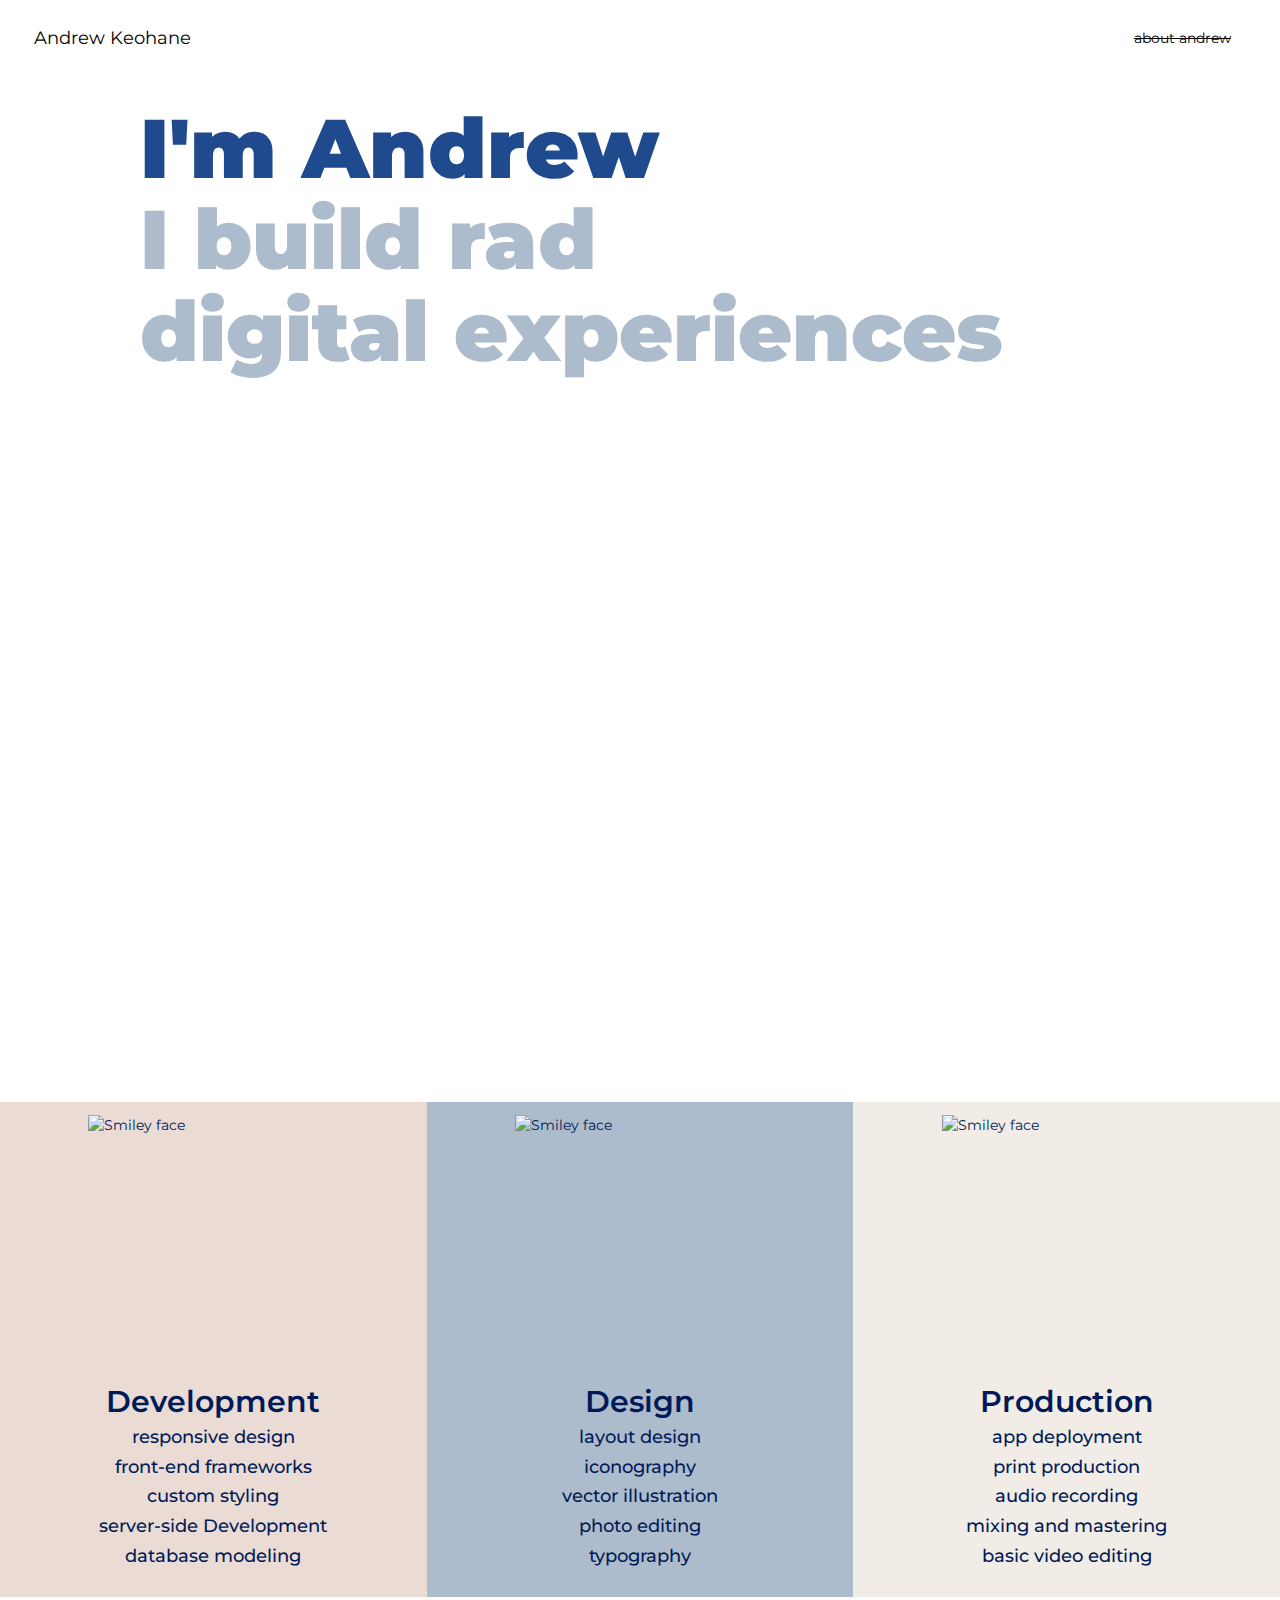
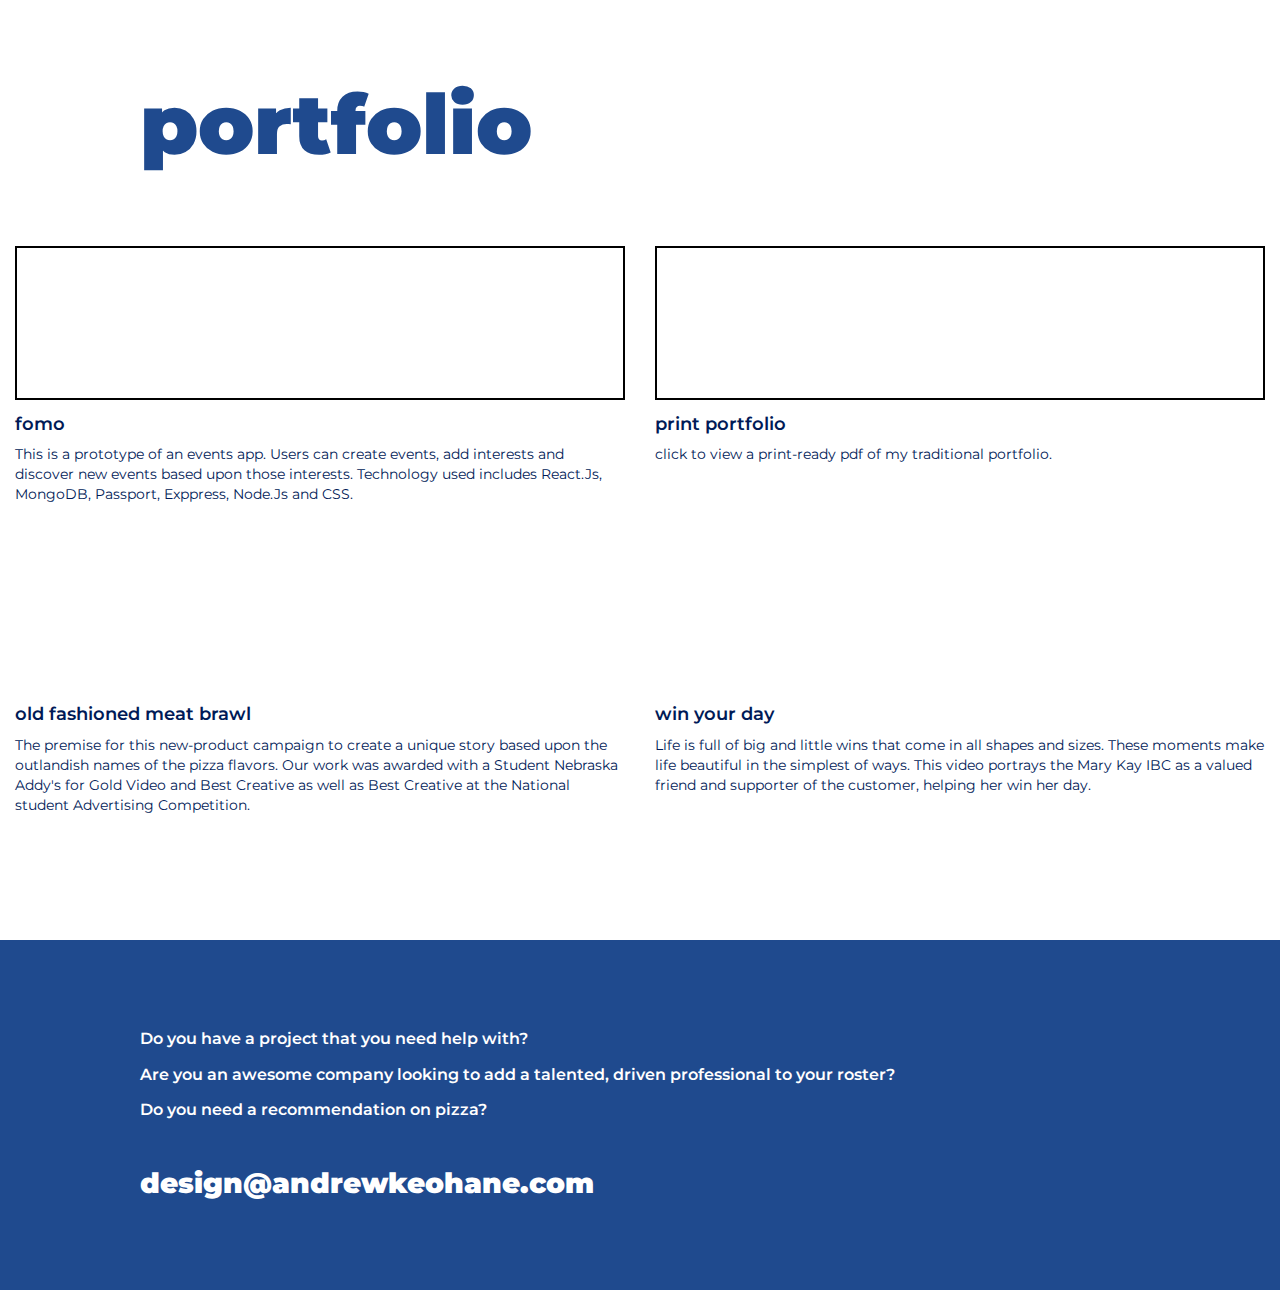
==== commit 65c2393e: "font sizes" ====
--- a/index.html
+++ b/index.html
@@ -194,7 +194,8 @@
         </div>
 
         <div class="row hero-bottom">
-            <div class="col-sm-8 col-sm-offset-2">
+            <!-- <div class="col-sm-8 col-sm-offset-2"> -->
+            <div class="col-sm-12">
                 <div class="contactDiv">
                     <h4 id="questions">Do you have a project that you need help with? <br> <br>Are you an awesome company looking to add a
                         talented, driven professional to your roster? <br><br> Do you need a recommendation on pizza? </h4>
--- a/style.css
+++ b/style.css
@@ -36,12 +36,12 @@
 
 .contactDiv {
     margin-top: 10vh;
-    margin-left: 3%
+    margin-left: 10%;
 }
 
 #contactDiv {
     margin-top: 10vh;
-    margin-left: 3%
+
 }
 
 .navbar.navbar-default {
@@ -106,6 +106,7 @@
 
 #questions {
     font-weight: 600;
+    font-size: 16px;
 }
 
 .img1 {
@@ -298,7 +299,8 @@
 
 #email{
     font-family: 'Montserrat', sans-serif;
-    font-weight: bolder
+    font-weight: bolder;
+    font-size: 28px;
 }
 
 /* @media only screen and (max-width: 600px) {
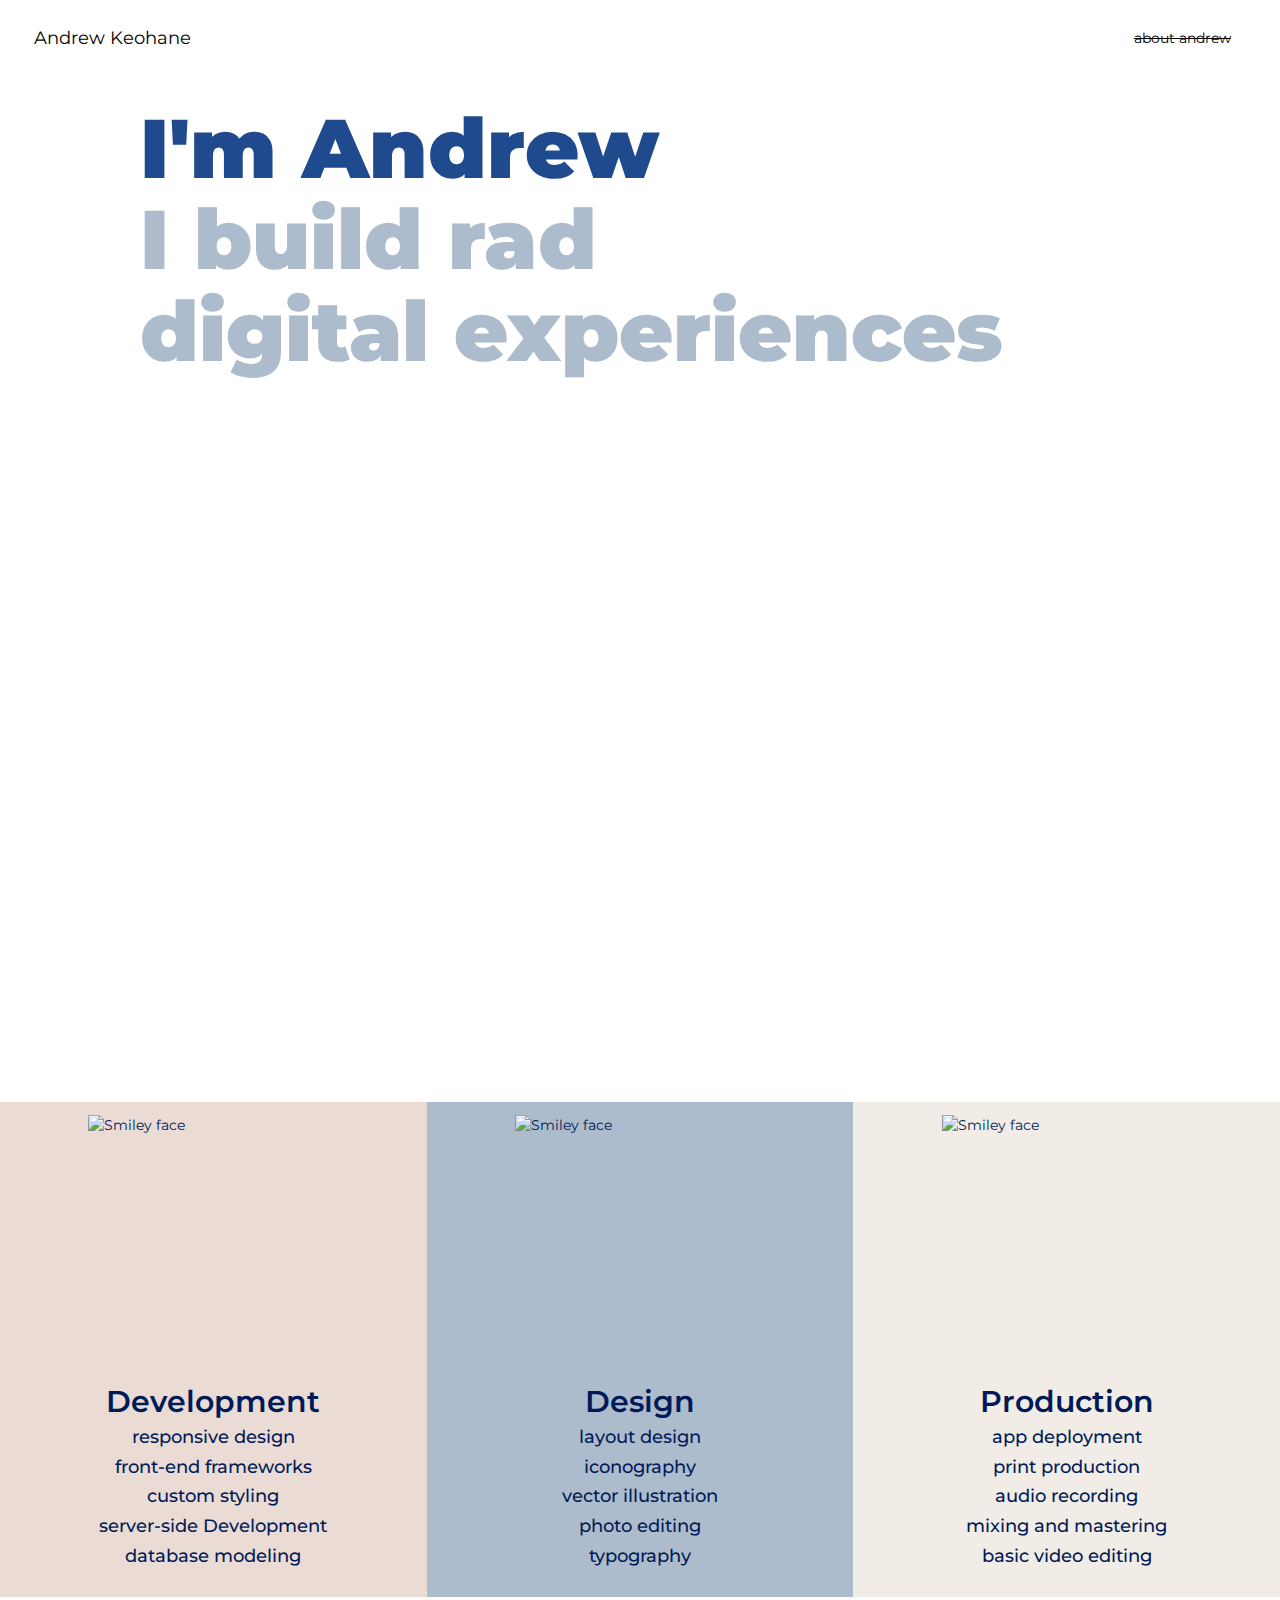
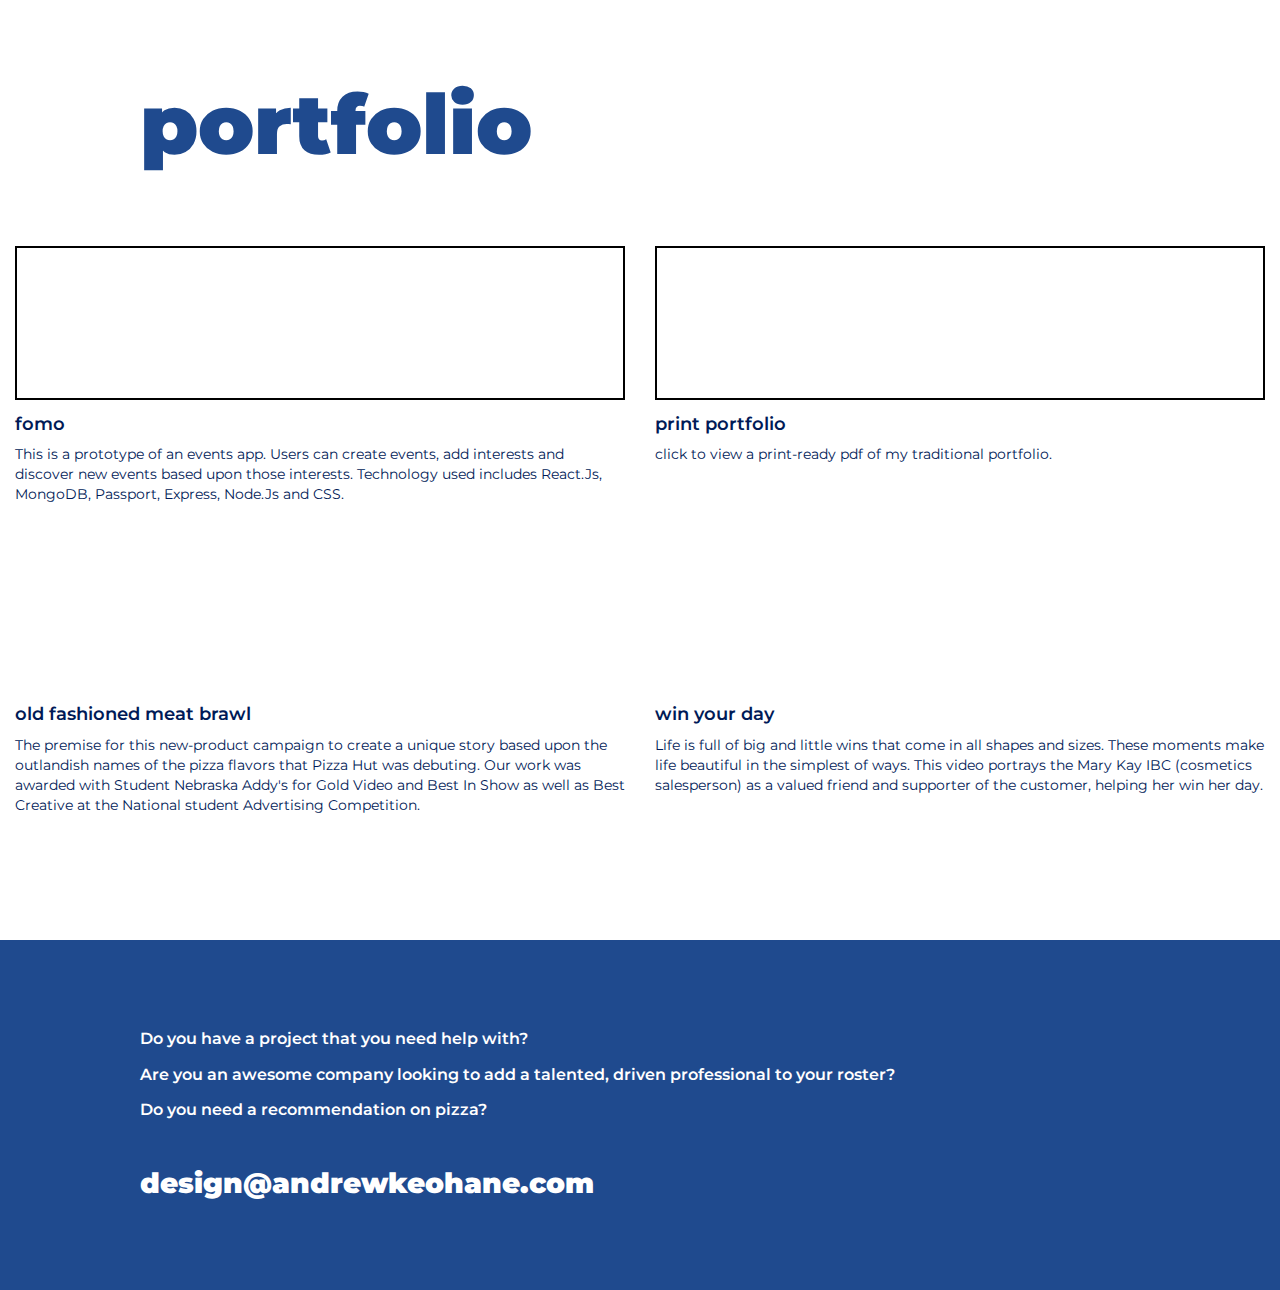
==== commit f50d265d: "fixing small stuff" ====
--- a/index.html
+++ b/index.html
@@ -149,7 +149,7 @@
                 <h4 id="workTitle">fomo</h4>
                 <p>This is a prototype of an events app. Users can create events, add interests and discover new
                     events based upon those interests. Technology used includes React.Js, MongoDB, Passport,
-                    Exppress, Node.Js and CSS.
+                    Express, Node.Js and CSS.
                 </p>
             </div>
             <div class="col-sm-6 work-col">
@@ -173,8 +173,7 @@
                 </div>
                 <h4 id="workTitle" >old fashioned meat brawl</h4>
                 <p>The premise for this new-product campaign to create a unique story based upon the outlandish names
-                    of the pizza flavors. Our work was awarded with a Student Nebraska Addy's for Gold Video and Best
-                    Creative as well as Best Creative at the National student Advertising Competition.</p>
+                    of the pizza flavors that Pizza Hut was debuting. Our work was awarded with Student Nebraska Addy's for Gold Video and Best In Show as well as Best Creative at the National student Advertising Competition.</p>
             </div>
             <div class="col-sm-6 work-col">
                 <div href="https://www.youtube.com/watch?v=Sb1nxEfT5Gc" id="myBtn" class="videoDiv">
@@ -187,7 +186,7 @@
                 <p>Life is full of big and little wins that come
                     in all shapes and sizes. These moments
                     make life beautiful in the simplest of ways.
-                    This video portrays the Mary Kay IBC
+                    This video portrays the Mary Kay IBC (cosmetics salesperson)
                     as a valued friend and supporter of the
                     customer, helping her win her day.</p>
             </div>
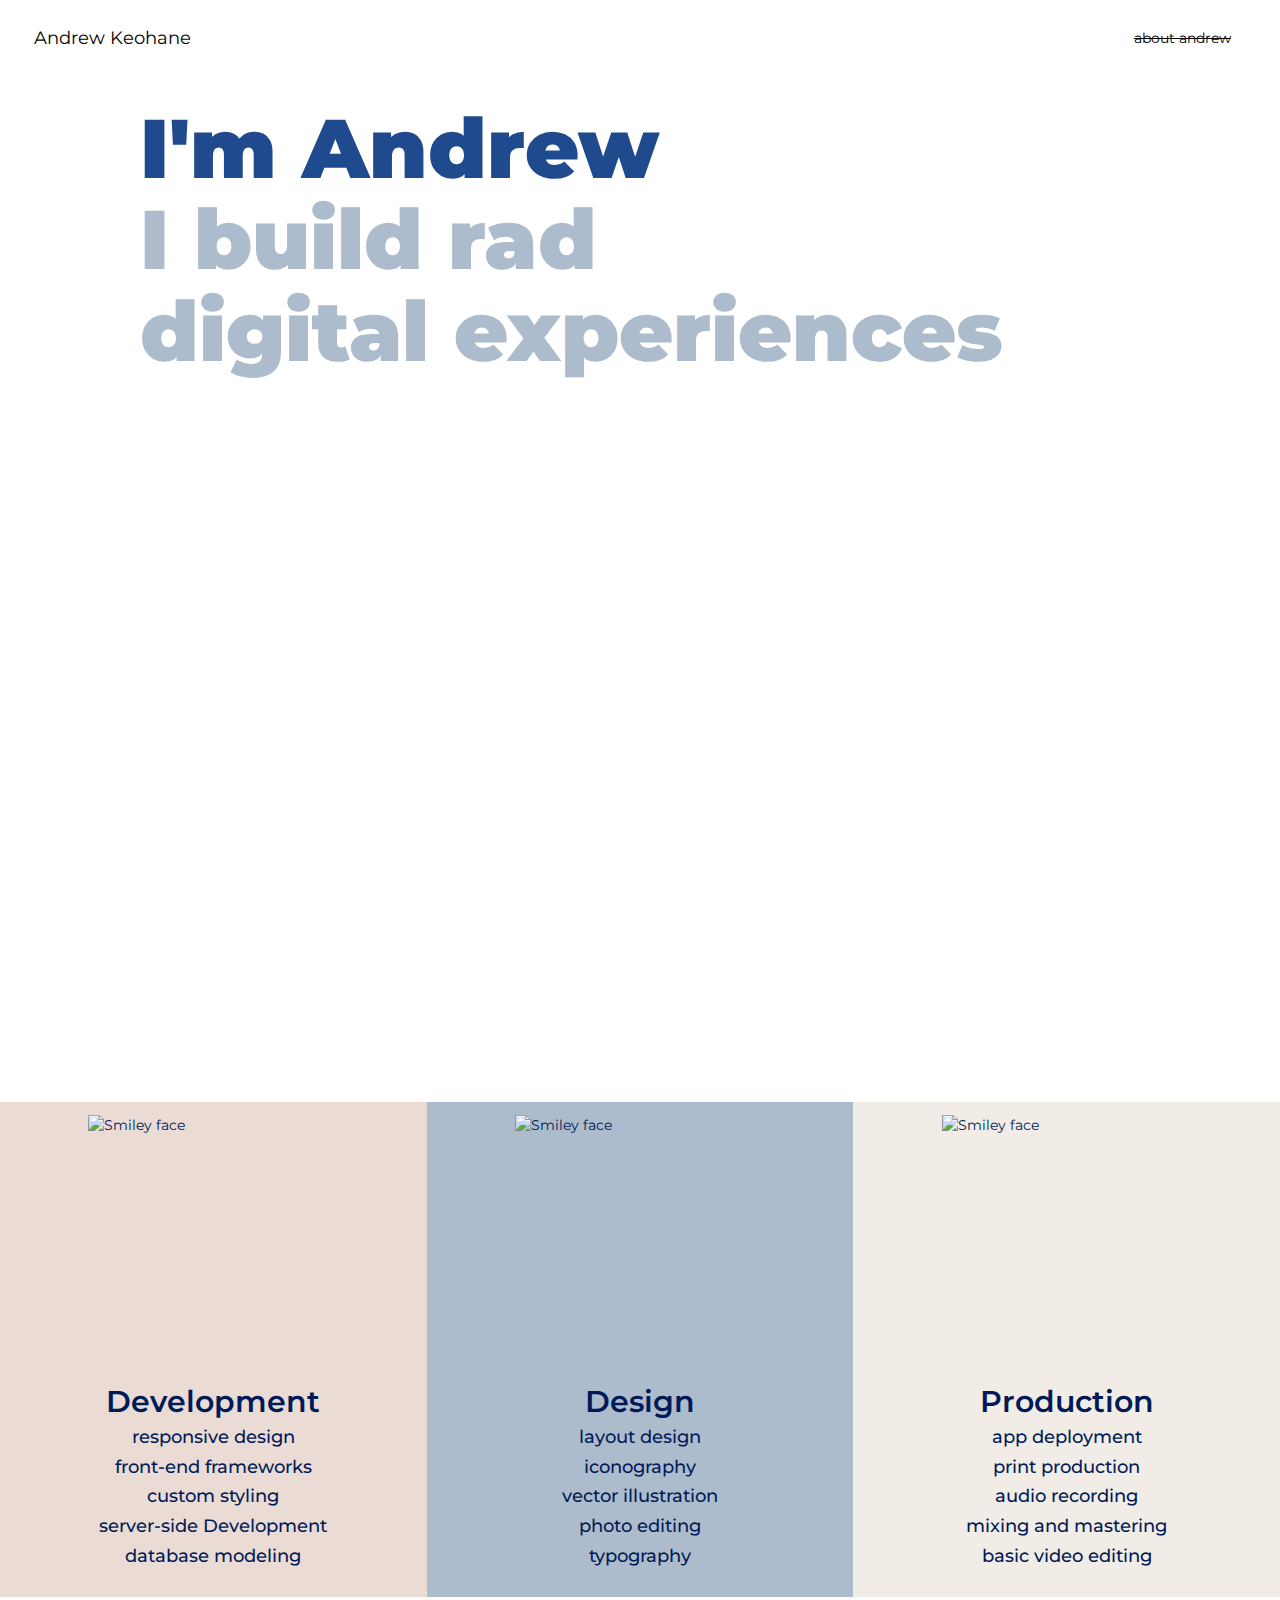
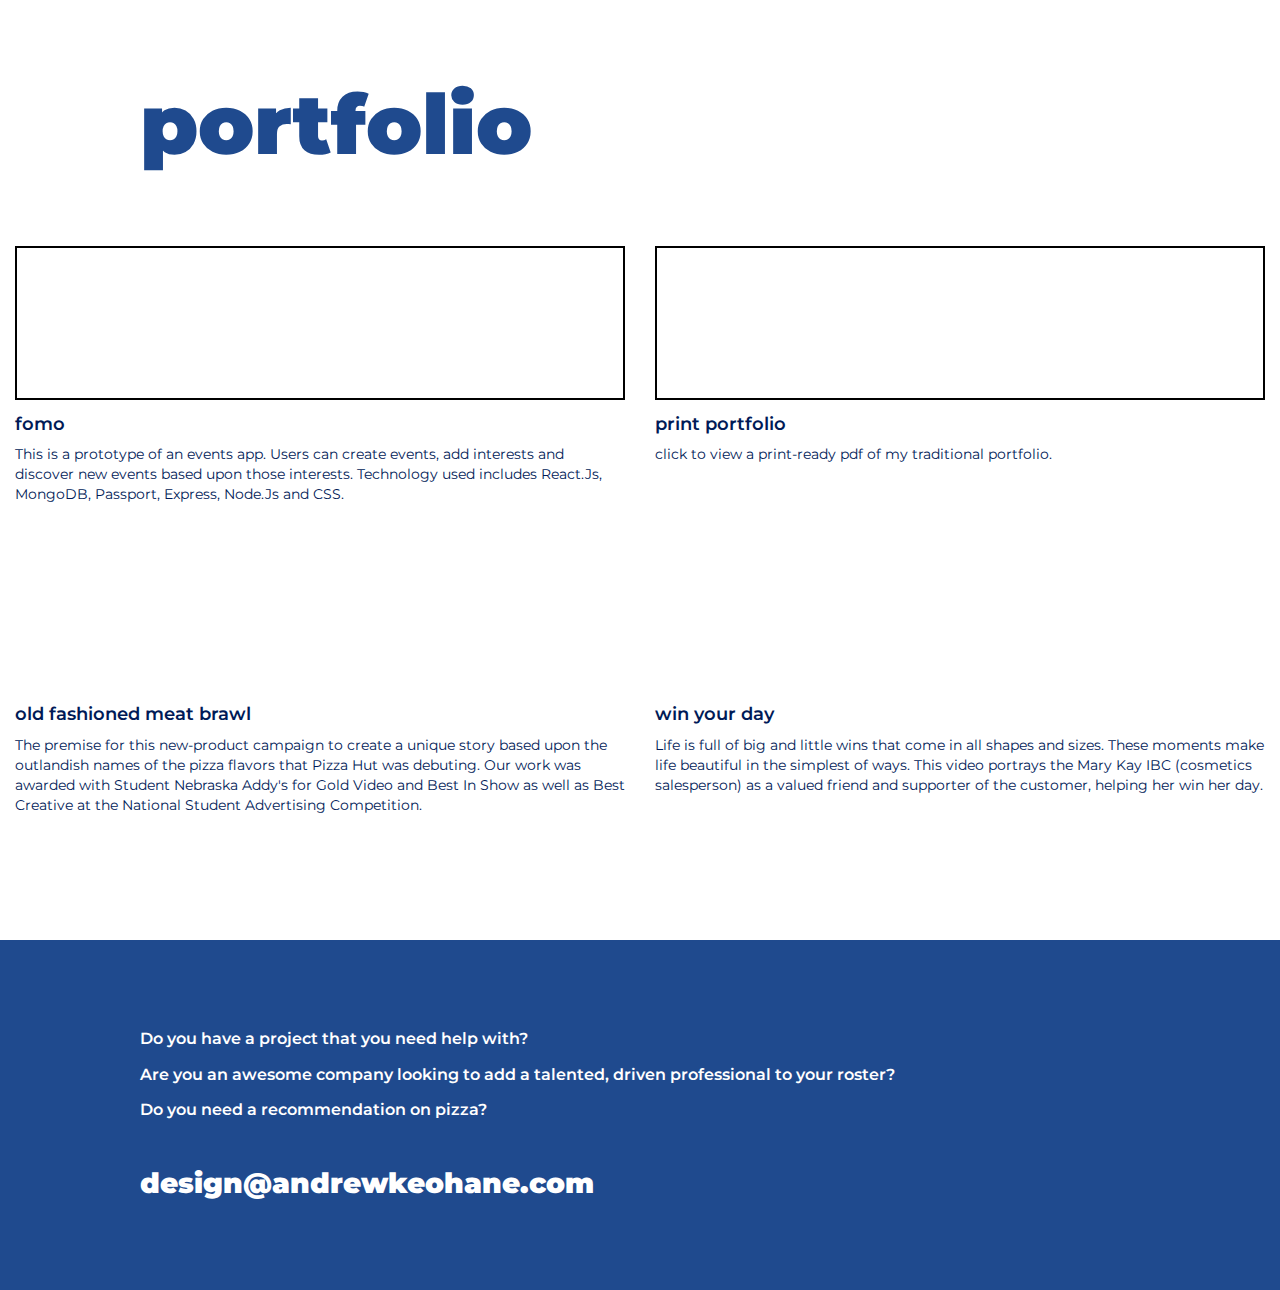
==== commit 7e54aec9: "fixing small stuff" ====
--- a/index.html
+++ b/index.html
@@ -173,7 +173,7 @@
                 </div>
                 <h4 id="workTitle" >old fashioned meat brawl</h4>
                 <p>The premise for this new-product campaign to create a unique story based upon the outlandish names
-                    of the pizza flavors that Pizza Hut was debuting. Our work was awarded with Student Nebraska Addy's for Gold Video and Best In Show as well as Best Creative at the National student Advertising Competition.</p>
+                    of the pizza flavors that Pizza Hut was debuting. Our work was awarded with Student Nebraska Addy's for Gold Video and Best In Show as well as Best Creative at the National Student Advertising Competition.</p>
             </div>
             <div class="col-sm-6 work-col">
                 <div href="https://www.youtube.com/watch?v=Sb1nxEfT5Gc" id="myBtn" class="videoDiv">
